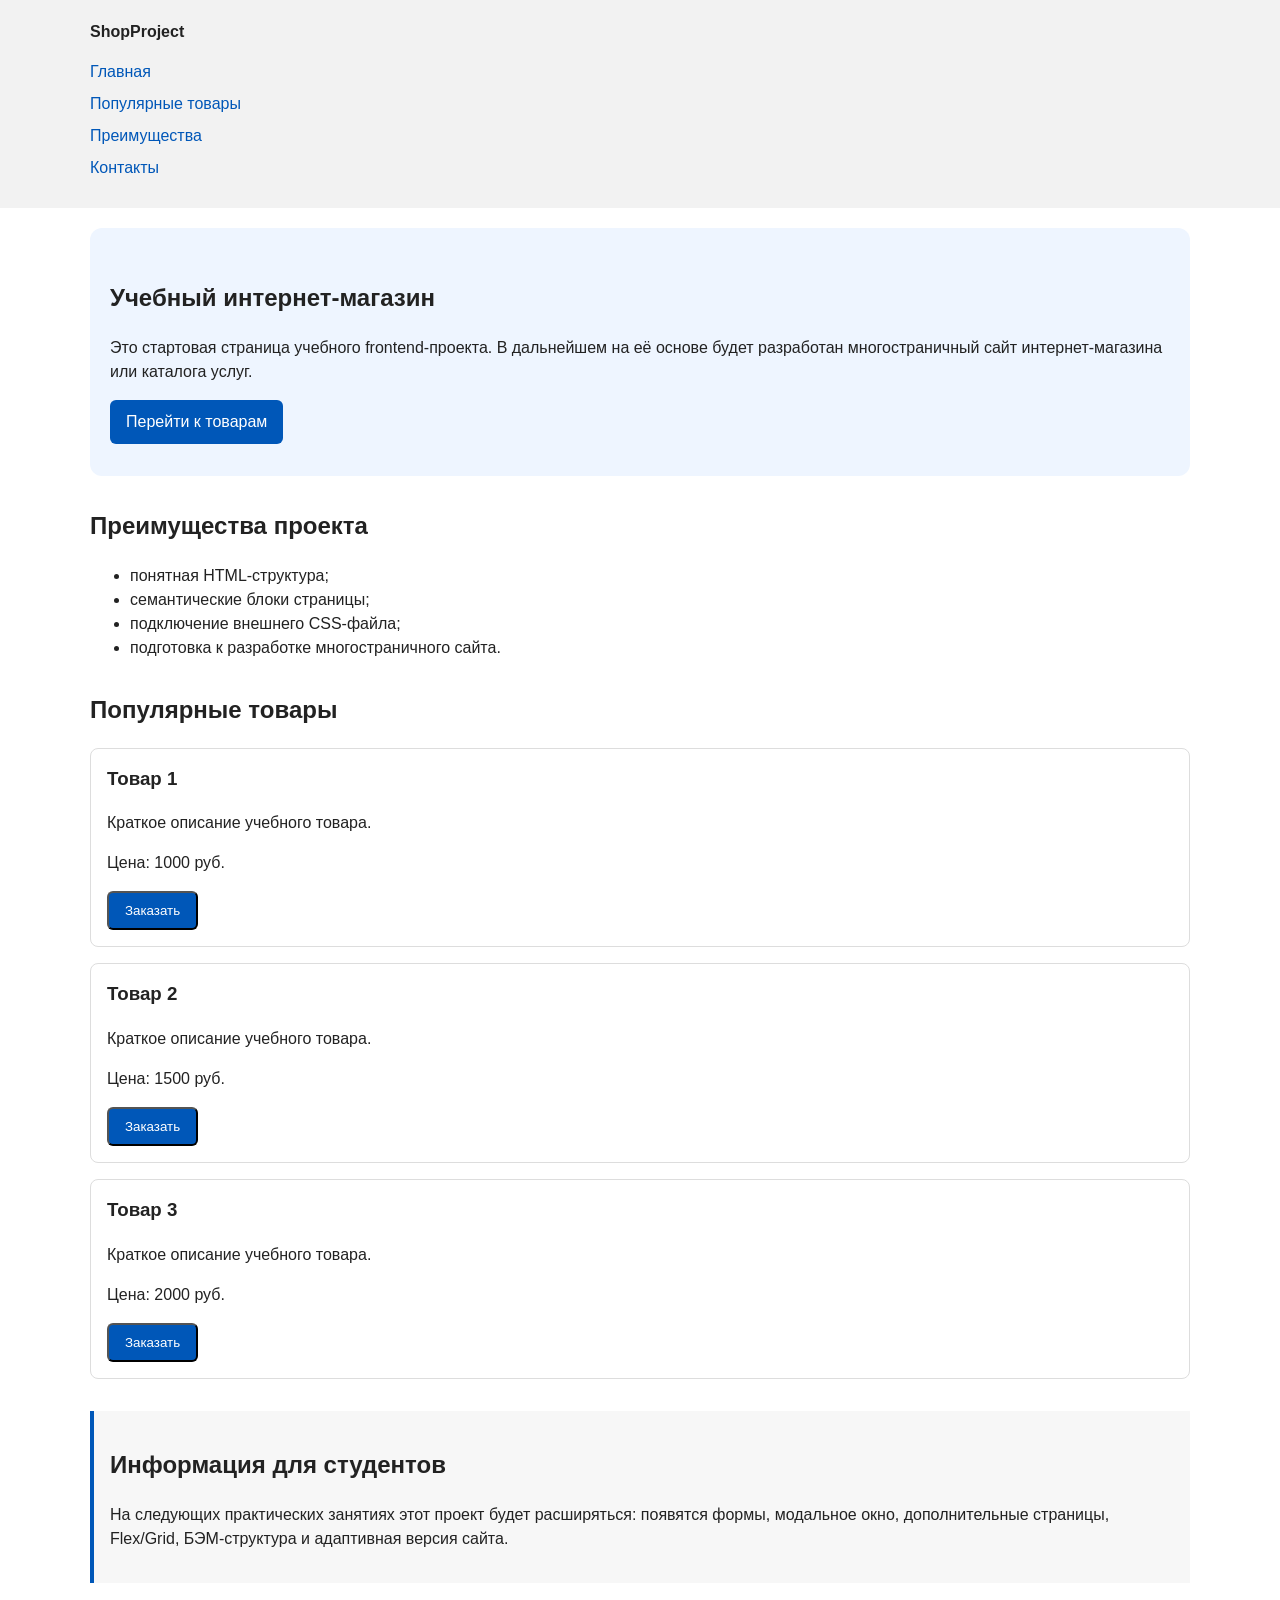
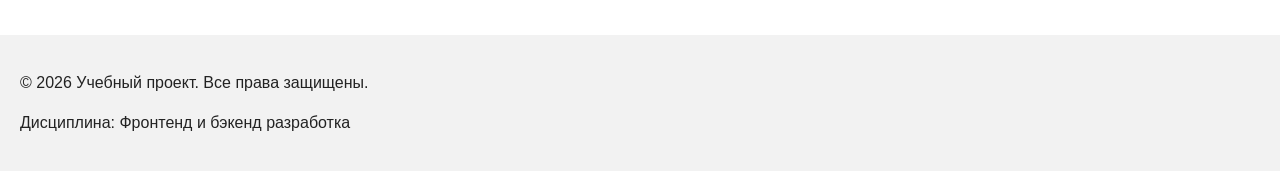
==== index.html @ 50706b54 "feat: add order form modal and validation" ====
<!DOCTYPE html>
<html lang="ru">
<head>
  <meta charset="UTF-8">
  <meta name="viewport" content="width=device-width, initial-scale=1.0">
  <title>Учебный интернет-магазин</title>
  <link rel="stylesheet" href="css/style.css">
  <script src="js/main.js" defer></script>
</head>
<body>
  <header>
    <div class="site-header">
      <a class="site-logo" href="index.html">ShopProject</a>

      <nav class="site-nav" aria-label="Основная навигация">
        <ul class="site-nav__list">
          <li><a href="index.html">Главная</a></li>
          <li><a href="#popular">Популярные товары</a></li>
          <li><a href="#advantages">Преимущества</a></li>
          <li><a href="#contacts">Контакты</a></li>
        </ul>
      </nav>
    </div>
  </header>
    <main>
      <section class="hero">
        <h1>Учебный интернет-магазин</h1>
        <p>
          Это стартовая страница учебного frontend-проекта.
          В дальнейшем на её основе будет разработан многостраничный сайт
          интернет-магазина или каталога услуг.
        </p>
        <a class="button" href="#popular">Перейти к товарам</a>
      </section>
      <section class="section" id="advantages">
            <h2>Преимущества проекта</h2>

            <ul class="advantages-list">
              <li>понятная HTML-структура;</li>
              <li>семантические блоки страницы;</li>
              <li>подключение внешнего CSS-файла;</li>
              <li>подготовка к разработке многостраничного сайта.</li>
            </ul>
          </section>
          <section class="section" id="popular">
      <h2>Популярные товары</h2>

      <article class="product-card">
        <h3>Товар 1</h3>
        <p>Краткое описание учебного товара.</p>
        <p>Цена: 1000 руб.</p>
        <button class="button product-card__button" type="button" data-product="Товар 1">
          Заказать
        </button>

      </article>

      <article class="product-card">
        <h3>Товар 2</h3>
        <p>Краткое описание учебного товара.</p>
        <p>Цена: 1500 руб.</p>
        <button class="button product-card__button" type="button" data-product="Товар 1">
          Заказать
        </button>

      </article>

      <article class="product-card">
        <h3>Товар 3</h3>
        <p>Краткое описание учебного товара.</p>
        <p>Цена: 2000 руб.</p>
        <button class="button product-card__button" type="button" data-product="Товар 1">
          Заказать
        </button>

      </article>
    </section>
    <aside class="aside-info">
      <h2>Информация для студентов</h2>
      <p>
        На следующих практических занятиях этот проект будет расширяться:
        появятся формы, модальное окно, дополнительные страницы, Flex/Grid,
        БЭМ-структура и адаптивная версия сайта.
      </p>
    </aside>
    </main>
    <footer id="contacts">
      <p>&copy; 2026 Учебный проект. Все права защищены.</p>
      <p>Дисциплина: Фронтенд и бэкенд разработка</p>
    </footer>
    <dialog class="order-dialog" id="order-dialog" aria-labelledby="order-dialog-title">
  <h2 id="order-dialog-title">Оформление заявки</h2>

  <form class="order-form" id="order-form" action="#" method="post" novalidate>
    <input id="selected-product" name="selected-product" type="hidden">

    <div class="form-field">
      <label for="order-name">Имя</label>
      <input
        id="order-name"
        name="name"
        type="text"
        placeholder="Введите ваше имя"
        minlength="2"
        autocomplete="given-name"
        required
      >
    </div>

    <div class="form-field">
      <label for="order-email">E-mail</label>
      <input
        id="order-email"
        name="email"
        type="email"
        placeholder="example@mail.ru"
        autocomplete="email"
        required
      >
    </div>

    <div class="form-field">
      <label for="order-phone">Телефон</label>
      <input
        id="order-phone"
        name="phone"
        type="tel"
        inputmode="tel"
        placeholder="+7 (900) 000-00-00"
        pattern="^\+7 \(\d{3}\) \d{3}-\d{2}-\d{2}$"
        required
      >
      <small>Формат: +7 (900) 000-00-00</small>
    </div>

    <div class="form-field">
      <label for="order-date">Дата связи</label>
      <input
        id="order-date"
        name="date"
        type="date"
      >
    </div>

    <div class="form-field">
      <label for="order-topic">Тема заявки</label>
      <select id="order-topic" name="topic" required>
        <option value="">Выберите тему</option>
        <option value="product">Заказ товара</option>
        <option value="consultation">Консультация</option>
        <option value="delivery">Доставка</option>
      </select>
    </div>

    <div class="form-field">
      <label for="order-comment">Комментарий</label>
      <textarea
        id="order-comment"
        name="comment"
        rows="4"
        placeholder="Укажите дополнительную информацию"
      ></textarea>
    </div>

    <div class="form-field form-field--checkbox">
      <label>
        <input
          id="order-agreement"
          name="agreement"
          type="checkbox"
          required
        >
        Я согласен на обработку данных
      </label>
    </div>

    <div class="form-actions">
      <button type="button" id="close-order-dialog">Закрыть</button>
      <button type="submit">Отправить заявку</button>
    </div>
  </form>
</dialog>

<p class="success-message" id="success-message" hidden>
  Форма успешно отправлена!
</p>
</body>
</html>
---- css/style.css ----
/* 
  Универсальное правило для всех элементов.
  border-box делает расчёт размеров более понятным:
  width включает content, padding и border.
*/
* {
  box-sizing: border-box;
}

/*
  Убираем стандартный внешний отступ браузера у body.
  Без этого вокруг страницы может появиться белая рамка.
*/
body {
  margin: 0;
  font-family: Arial, sans-serif;
  line-height: 1.5;
  color: #222222;
  background-color: #ffffff;
}

/*
  Задаём внутренние отступы для основных областей страницы.
  Это делает содержимое визуально отделённым от краёв окна браузера.
*/
header,
main,
footer {
  padding: 20px;
}

/*
  Оформляем шапку страницы.
  Пока используется простой светло-серый фон.
*/
header {
  background-color: #f2f2f2;
}

/*
  Оформляем подвал страницы тем же фоном,
  чтобы визуально отделить его от основного содержимого.
*/
footer {
  background-color: #f2f2f2;
}

/*
  Ограничиваем ширину содержимого шапки,
  чтобы оно не растягивалось слишком сильно на широких экранах.
*/
.site-header {
  max-width: 1100px;
  margin: 0 auto;
}

/*
  Оформляем текстовый логотип.
*/
.site-logo {
  font-weight: bold;
  text-decoration: none;
  color: #222222;
}

/*
  Убираем стандартные отступы и маркеры списка навигации.
*/
.site-nav__list {
  padding: 0;
  margin: 16px 0 0;
  list-style: none;
}

/*
  Добавляем расстояние между пунктами меню.
*/
.site-nav__list li {
  margin-bottom: 8px;
}

/*
  Оформляем ссылки меню.
*/
.site-nav__list a {
  color: #0057b8;
  text-decoration: none;
}

/*
  При наведении мыши подчёркиваем ссылку.
  Подробно состояния интерфейса будут рассмотрены в практической работе 1.7.
*/
.site-nav__list a:hover {
  text-decoration: underline;
}

/*
  Hero-блок — первый крупный блок страницы.
  Он визуально отделяется от остальных разделов фоном и отступами.
*/
.hero {
  max-width: 1100px;
  margin: 0 auto 32px;
  padding: 32px 20px;
  background-color: #eef5ff;
  border-radius: 12px;
}

/*
  Общий класс для разделов страницы.
*/
.section {
  max-width: 1100px;
  margin: 0 auto 32px;
}

/*
  Убираем лишний верхний отступ у заголовков разделов.
*/
.section h2 {
  margin-top: 0;
}

/*
  Карточка товара — самостоятельный блок.
  На следующих занятиях карточки будут доработаны и выстроены в сетку.
*/
.product-card {
  margin-bottom: 16px;
  padding: 16px;
  border: 1px solid #dddddd;
  border-radius: 8px;
  background-color: #ffffff;
}

/*
  Убираем лишний верхний отступ у заголовка карточки.
*/
.product-card h3 {
  margin-top: 0;
}

/*
  Пока это обычная ссылка, но визуально она оформляется как кнопка.
*/
.button {
  display: inline-block;
  padding: 10px 16px;
  color: #ffffff;
  background-color: #0057b8;
  text-decoration: none;
  border-radius: 6px;
}

/*
  Простое состояние наведения для кнопки.
*/
.button:hover {
  background-color: #003f86;
}

/*
  Дополнительный информационный блок.
*/
.aside-info {
  max-width: 1100px;
  margin: 0 auto 32px;
  padding: 16px;
  border-left: 4px solid #0057b8;
  background-color: #f7f7f7;
}

/*
  Модальное окно.
  Элемент dialog сам умеет открываться поверх страницы.
*/
.order-dialog {
  width: min(100% - 32px, 560px);
  padding: 24px;
  border: none;
  border-radius: 12px;
}

/*
  Затемнение фона за модальным окном.
*/
.order-dialog::backdrop {
  background-color: rgba(0, 0, 0, 0.5);
}

/*
  Поле формы.
  Каждый блок получает нижний отступ.
*/
.form-field {
  margin-bottom: 16px;
}

/*
  Подпись поля.
*/
.form-field label {
  display: block;
  margin-bottom: 6px;
}

/*
  Основные поля формы.
*/
.form-field input,
.form-field select,
.form-field textarea {
  width: 100%;
  padding: 10px 12px;
  border: 1px solid #cccccc;
  border-radius: 6px;
  font: inherit;
}

/*
  Checkbox не должен занимать всю ширину.
*/
.form-field input[type="checkbox"] {
  width: auto;
}

/*
  Подсказка под полем телефона.
*/
.form-field small {
  display: block;
  margin-top: 4px;
  color: #666666;
}

/*
  Видимый фокус для клавиатурной навигации.
*/
.form-field input:focus-visible,
.form-field select:focus-visible,
.form-field textarea:focus-visible,
.form-actions button:focus-visible {
  outline: 2px solid #0057b8;
  outline-offset: 2px;
}

/*
  Подсветка ошибочных полей.
  Атрибут aria-invalid будет добавляться через JavaScript.
*/
[aria-invalid="true"] {
  border-color: #b00020;
}

/*
  Кнопки формы.
*/
.form-actions {
  display: flex;
  gap: 12px;
  margin-top: 20px;
}

/*
  Сообщение об успешной отправке.
*/
.success-message {
  max-width: 1100px;
  margin: 24px auto;
  padding: 16px;
  border-left: 4px solid #168a2f;
  background-color: #eefaf0;
}
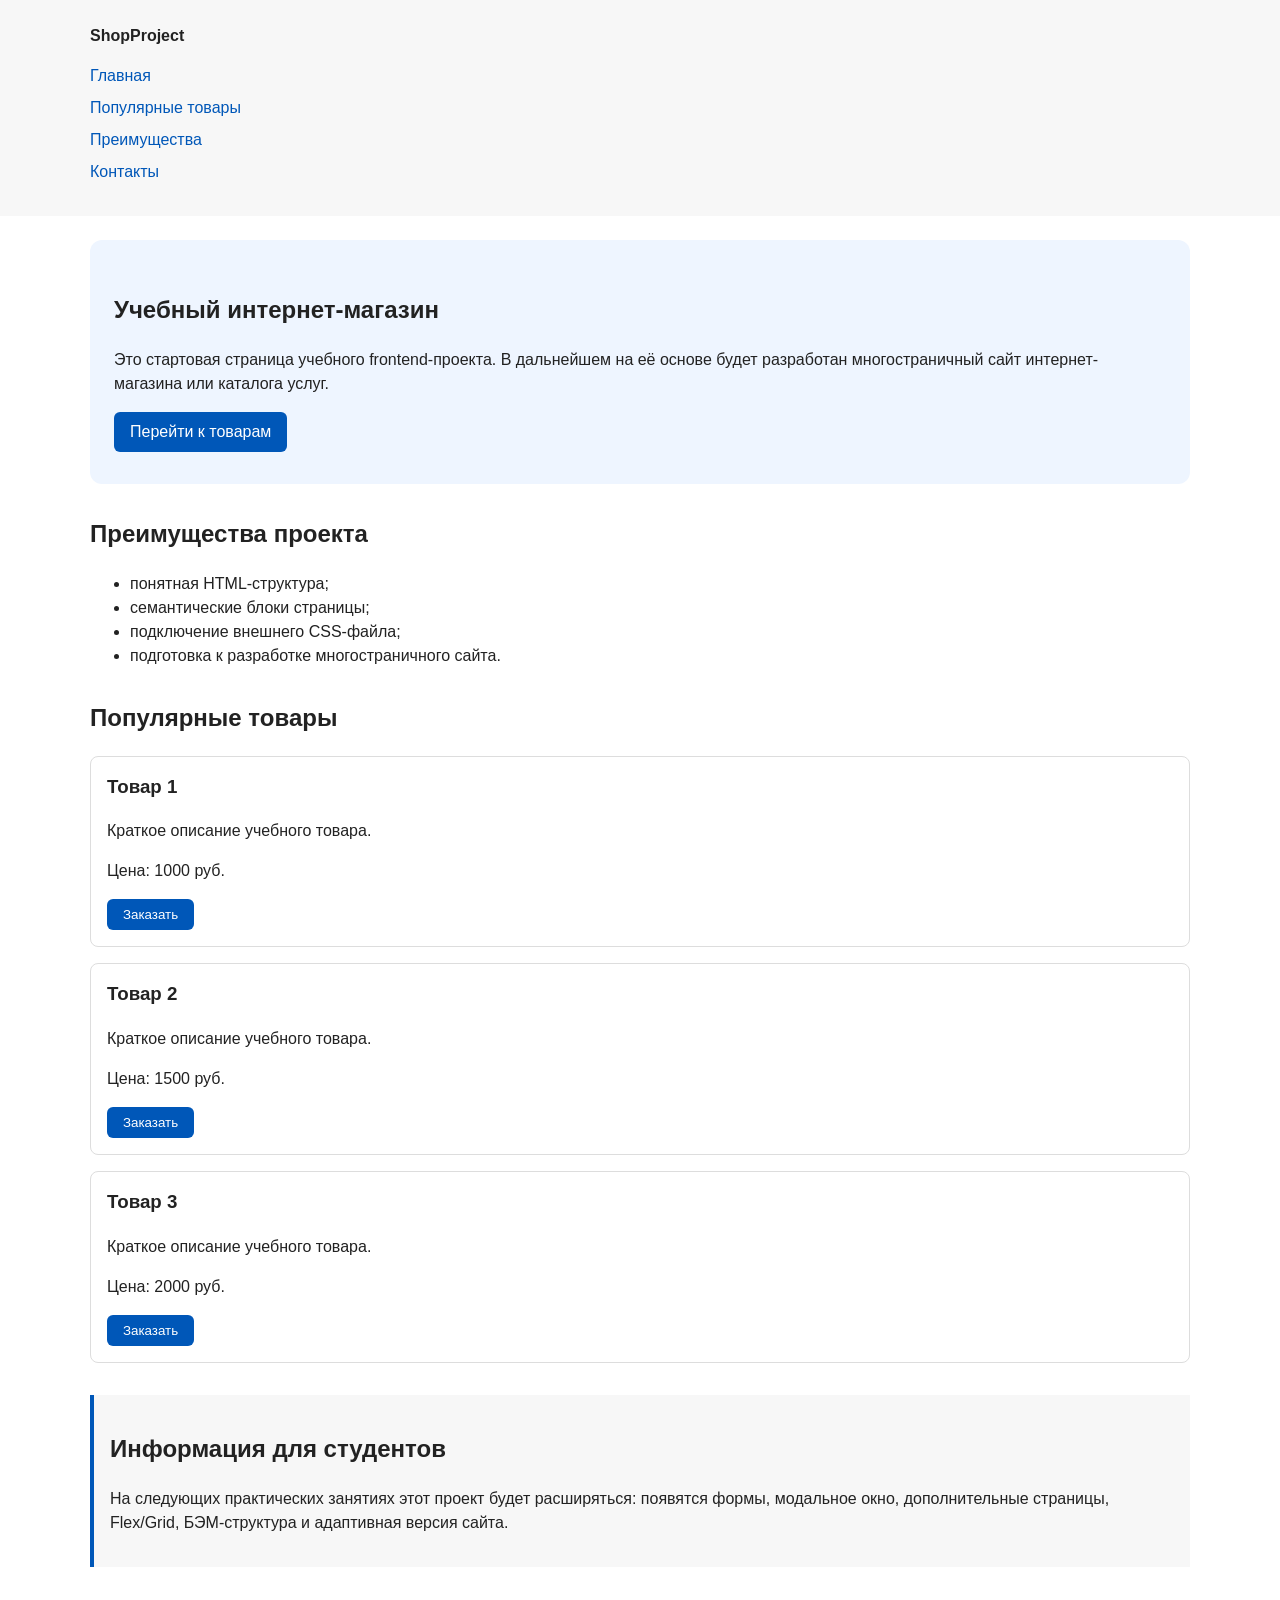
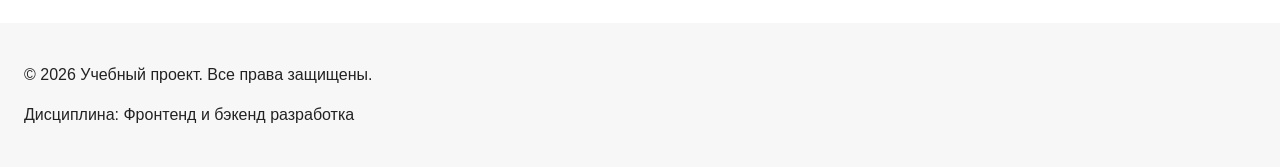
==== commit 501e6170: "changes" ====
--- a/index.html
+++ b/index.html
@@ -89,7 +89,7 @@
       <p>Дисциплина: Фронтенд и бэкенд разработка</p>
     </footer>
     <dialog class="order-dialog" id="order-dialog" aria-labelledby="order-dialog-title">
-  <h2 id="order-dialog-title">Оформление заявки</h2>
+  <h2 id="order-dialog-title" tabindex="-1" autofocus>Оформление заявки</h2>
 
   <form class="order-form" id="order-form" action="#" method="post" novalidate>
     <input id="selected-product" name="selected-product" type="hidden">
--- a/css/style.css
+++ b/css/style.css
@@ -1,22 +1,17 @@
-/* 
-  Универсальное правило для всех элементов.
-  border-box делает расчёт размеров более понятным:
-  width включает content, padding и border.
-*/
+/* ===============================
+   2. Базовые стили
+   =============================== */
+
 * {
   box-sizing: border-box;
 }
 
-/*
-  Убираем стандартный внешний отступ браузера у body.
-  Без этого вокруг страницы может появиться белая рамка.
-*/
 body {
   margin: 0;
   font-family: Arial, sans-serif;
   line-height: 1.5;
-  color: #222222;
-  background-color: #ffffff;
+  color: var(--color-text);
+  background-color: var(--color-bg);
 }
 
 /*
@@ -26,15 +21,16 @@
 header,
 main,
 footer {
-  padding: 20px;
-}
+  padding: var(--space-lg);
+}
+
 
 /*
   Оформляем шапку страницы.
   Пока используется простой светло-серый фон.
 */
 header {
-  background-color: #f2f2f2;
+  background-color: var(--color-surface);
 }
 
 /*
@@ -42,7 +38,7 @@
   чтобы визуально отделить его от основного содержимого.
 */
 footer {
-  background-color: #f2f2f2;
+  background-color: var(--color-surface);
 }
 
 /*
@@ -100,76 +96,86 @@
   Он визуально отделяется от остальных разделов фоном и отступами.
 */
 .hero {
-  max-width: 1100px;
-  margin: 0 auto 32px;
-  padding: 32px 20px;
-  background-color: #eef5ff;
-  border-radius: 12px;
-}
-
-/*
-  Общий класс для разделов страницы.
-*/
+  max-width: var(--container-width);
+  margin: 0 auto var(--space-xl);
+  padding: var(--space-xl) var(--space-lg);
+  background-color: var(--color-surface-accent);
+  border-radius: var(--radius-lg);
+}
+
 .section {
-  max-width: 1100px;
-  margin: 0 auto 32px;
-}
-
-/*
-  Убираем лишний верхний отступ у заголовков разделов.
-*/
+  max-width: var(--container-width);
+  margin: 0 auto var(--space-xl);
+}
+
 .section h2 {
   margin-top: 0;
 }
 
+
 /*
   Карточка товара — самостоятельный блок.
   На следующих занятиях карточки будут доработаны и выстроены в сетку.
 */
 .product-card {
-  margin-bottom: 16px;
-  padding: 16px;
-  border: 1px solid #dddddd;
-  border-radius: 8px;
-  background-color: #ffffff;
-}
-
-/*
-  Убираем лишний верхний отступ у заголовка карточки.
-*/
+  margin-bottom: var(--space-md);
+  padding: var(--space-md);
+  border: 1px solid var(--color-border);
+  border-radius: var(--radius-md);
+  background-color: var(--color-bg);
+}
+
+.product-card:hover {
+  border-color: var(--color-primary);
+}
+
 .product-card h3 {
   margin-top: 0;
 }
 
+
 /*
   Пока это обычная ссылка, но визуально она оформляется как кнопка.
 */
 .button {
   display: inline-block;
-  padding: 10px 16px;
-  color: #ffffff;
-  background-color: #0057b8;
+  padding: var(--space-sm) var(--space-md);
+  color: var(--color-white);
+  background-color: var(--color-primary);
   text-decoration: none;
-  border-radius: 6px;
-}
-
-/*
-  Простое состояние наведения для кнопки.
-*/
+  border: none;
+  border-radius: var(--radius-sm);
+  cursor: pointer;
+}
+
 .button:hover {
-  background-color: #003f86;
-}
+  background-color: var(--color-primary-dark);
+  outline: 2px solid var(--color-primary);
+  outline-offset: 3px;
+}
+
+.button:focus-visible {
+  outline: 2px solid var(--color-primary);
+  outline-offset: 3px;
+}
+
+.button:disabled {
+  opacity: 0.6;
+  cursor: not-allowed;
+}
+
 
 /*
   Дополнительный информационный блок.
 */
 .aside-info {
-  max-width: 1100px;
-  margin: 0 auto 32px;
-  padding: 16px;
-  border-left: 4px solid #0057b8;
-  background-color: #f7f7f7;
-}
+  max-width: var(--container-width);
+  margin: 0 auto var(--space-xl);
+  padding: var(--space-md);
+  border-left: 4px solid var(--color-primary);
+  background-color: var(--color-surface);
+}
+
 
 /*
   Модальное окно.
@@ -266,9 +272,140 @@
   Сообщение об успешной отправке.
 */
 .success-message {
-  max-width: 1100px;
-  margin: 24px auto;
-  padding: 16px;
-  border-left: 4px solid #168a2f;
-  background-color: #eefaf0;
-}
+  max-width: var(--container-width);
+  margin: var(--space-lg) auto;
+  padding: var(--space-md);
+  border-left: 4px solid var(--color-success);
+  background-color: var(--color-success-bg);
+}
+
+
+
+
+/* ===============================
+   1. Переменные проекта
+   =============================== */
+:root {
+  /* Основные цвета проекта */
+  --color-bg: #ffffff;
+  --color-text: #222222;
+  --color-muted: #666666;
+  --color-primary: #0057b8;
+  --color-primary-dark: #003f86;
+  --color-border: #dddddd;
+  --color-surface: #f7f7f7;
+  --color-surface-accent: #eef5ff;
+  --color-danger: #b00020;
+  --color-success: #168a2f;
+  --color-success-bg: #eefaf0;
+  --color-white: #ffffff;
+
+  /* Отступы */
+  --space-xs: 4px;
+  --space-sm: 8px;
+  --space-md: 16px;
+  --space-lg: 24px;
+  --space-xl: 32px;
+
+  /* Скругления */
+  --radius-sm: 6px;
+  --radius-md: 8px;
+  --radius-lg: 12px;
+
+  /* Размеры */
+  --container-width: 1100px;
+}
+
+
+
+
+/* ===============================
+   3. Общие элементы интерфейса
+   =============================== */
+
+a {
+  color: var(--color-primary);
+}
+
+a:hover {
+  color: var(--color-primary-dark);
+}
+
+a:focus-visible {
+  outline: 2px solid var(--color-primary);
+  outline-offset: 3px;
+}
+
+
+/* ===============================
+   5. Форма и модальное окно
+   =============================== */
+
+.order-dialog {
+  width: min(100% - 32px, 560px);
+  padding: var(--space-lg);
+  border: none;
+  border-radius: var(--radius-lg);
+}
+
+.order-dialog::backdrop {
+  background-color: rgba(0, 0, 0, 0.5);
+}
+
+.form-field {
+  margin-bottom: var(--space-md);
+}
+
+.form-field label {
+  display: block;
+  margin-bottom: var(--space-xs);
+}
+
+.form-field input,
+.form-field select,
+.form-field textarea {
+  width: 100%;
+  padding: 10px 12px;
+  border: 1px solid var(--color-border);
+  border-radius: var(--radius-sm);
+  background-color: var(--color-white);
+  font: inherit;
+}
+
+.form-field input[type="checkbox"] {
+  width: auto;
+}
+
+.form-field small {
+  display: block;
+  margin-top: var(--space-xs);
+  color: var(--color-muted);
+}
+
+.form-field input:focus,
+.form-field select:focus,
+.form-field textarea:focus {
+  border-color: var(--color-primary);
+}
+
+.order-form:has(.form-field :is(input:not([type="checkbox"]), select, textarea):focus)
+  .form-field :is(input:not([type="checkbox"]), select, textarea):not(:focus) {
+  background-color: #eeeeee;
+}
+
+.order-form:has(.form-field :is(input:not([type="checkbox"]), select, textarea):focus)
+  .form-field :is(input:not([type="checkbox"]), select, textarea):not(:focus):not([aria-invalid="true"]) {
+  border-color: var(--color-muted);
+}
+
+.form-field input:focus-visible,
+.form-field select:focus-visible,
+.form-field textarea:focus-visible,
+.form-actions button:focus-visible {
+  outline: 2px solid var(--color-primary);
+  outline-offset: 3px;
+}
+
+[aria-invalid="true"] {
+  border-color: var(--color-danger);
+}
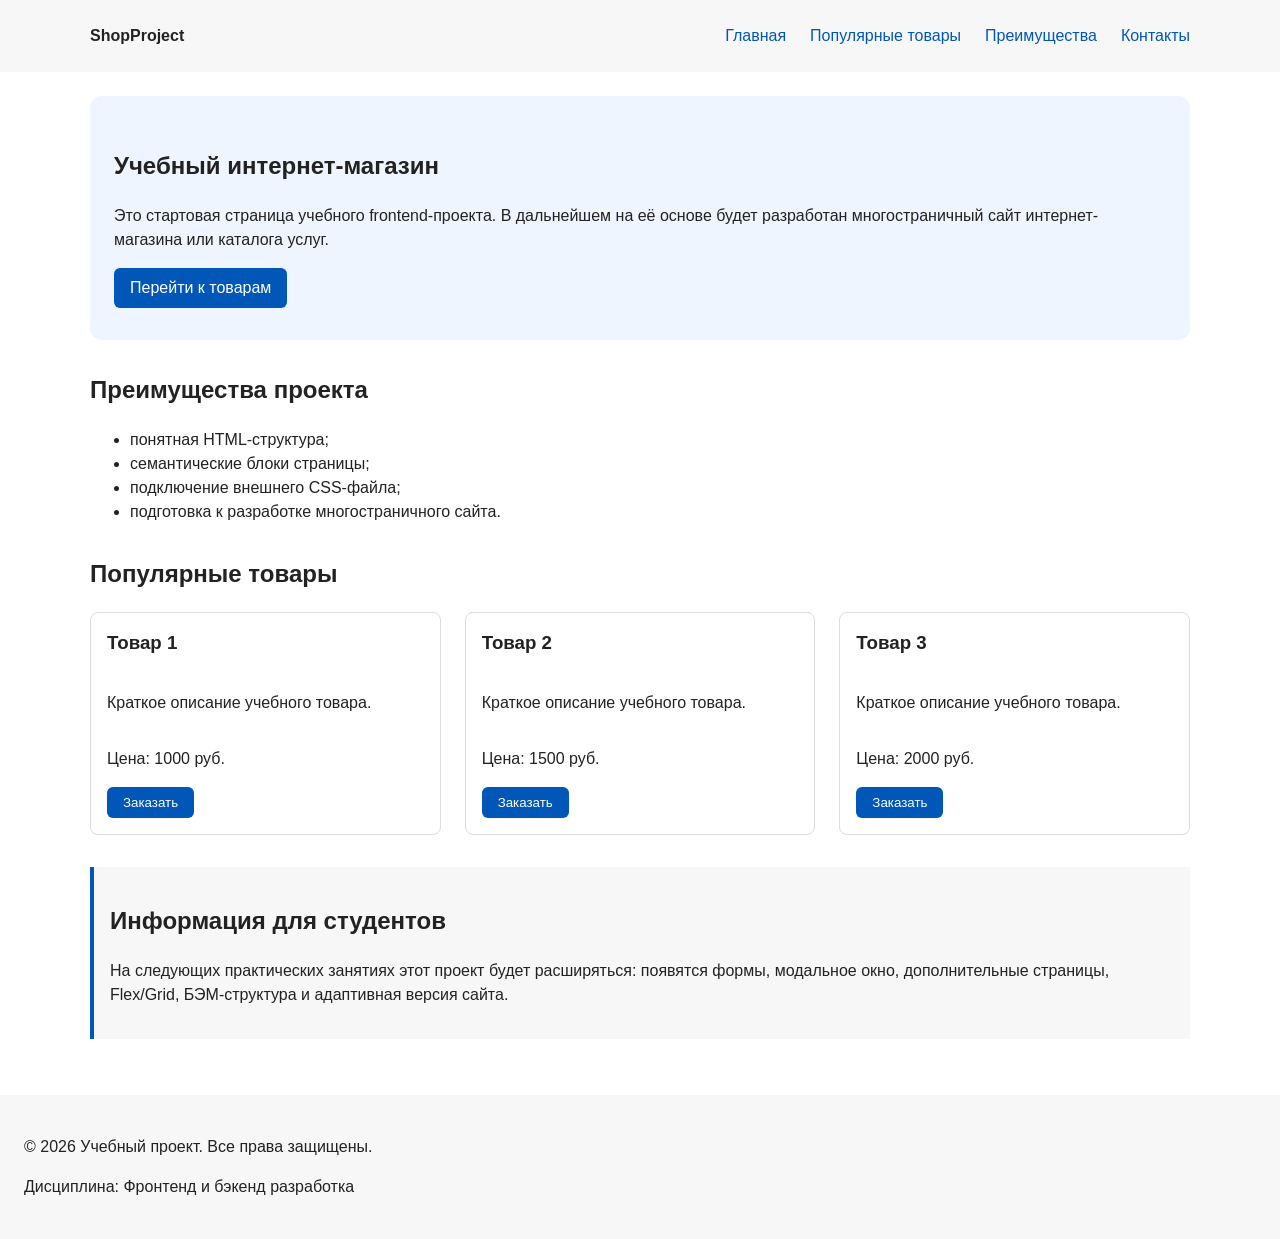
==== commit 76893bb1: "контрольная 1" ====
--- a/index.html
+++ b/index.html
@@ -45,35 +45,37 @@
           <section class="section" id="popular">
       <h2>Популярные товары</h2>
 
-      <article class="product-card">
-        <h3>Товар 1</h3>
-        <p>Краткое описание учебного товара.</p>
-        <p>Цена: 1000 руб.</p>
-        <button class="button product-card__button" type="button" data-product="Товар 1">
-          Заказать
-        </button>
+      <div class="products-grid">
+        <article class="product-card">
+          <h3>Товар 1</h3>
+          <p>Краткое описание учебного товара.</p>
+          <p>Цена: 1000 руб.</p>
+          <button class="button product-card__button" type="button" data-product="Товар 1">
+            Заказать
+          </button>
 
-      </article>
+        </article>
 
-      <article class="product-card">
-        <h3>Товар 2</h3>
-        <p>Краткое описание учебного товара.</p>
-        <p>Цена: 1500 руб.</p>
-        <button class="button product-card__button" type="button" data-product="Товар 1">
-          Заказать
-        </button>
+        <article class="product-card">
+          <h3>Товар 2</h3>
+          <p>Краткое описание учебного товара.</p>
+          <p>Цена: 1500 руб.</p>
+          <button class="button product-card__button" type="button" data-product="Товар 1">
+            Заказать
+          </button>
 
-      </article>
+        </article>
 
-      <article class="product-card">
-        <h3>Товар 3</h3>
-        <p>Краткое описание учебного товара.</p>
-        <p>Цена: 2000 руб.</p>
-        <button class="button product-card__button" type="button" data-product="Товар 1">
-          Заказать
-        </button>
+        <article class="product-card">
+          <h3>Товар 3</h3>
+          <p>Краткое описание учебного товара.</p>
+          <p>Цена: 2000 руб.</p>
+          <button class="button product-card__button" type="button" data-product="Товар 1">
+            Заказать
+          </button>
 
-      </article>
+        </article>
+      </div>
     </section>
     <aside class="aside-info">
       <h2>Информация для студентов</h2>
--- a/css/style.css
+++ b/css/style.css
@@ -30,6 +30,9 @@
   Пока используется простой светло-серый фон.
 */
 header {
+  position: sticky;
+  top: 0;
+  z-index: 10;
   background-color: var(--color-surface);
 }
 
@@ -46,7 +49,12 @@
   чтобы оно не растягивалось слишком сильно на широких экранах.
 */
 .site-header {
-  max-width: 1100px;
+  display: flex;
+  flex-wrap: wrap;
+  align-items: center;
+  justify-content: space-between;
+  gap: var(--space-md);
+  max-width: var(--container-width);
   margin: 0 auto;
 }
 
@@ -63,16 +71,19 @@
   Убираем стандартные отступы и маркеры списка навигации.
 */
 .site-nav__list {
+  display: flex;
+  flex-wrap: wrap;
+  gap: var(--space-sm) var(--space-lg);
   padding: 0;
-  margin: 16px 0 0;
+  margin: 0;
   list-style: none;
 }
 
 /*
-  Добавляем расстояние между пунктами меню.
+  Отступы между пунктами меню задаются через gap у списка.
 */
 .site-nav__list li {
-  margin-bottom: 8px;
+  margin: 0;
 }
 
 /*
@@ -106,6 +117,7 @@
 .section {
   max-width: var(--container-width);
   margin: 0 auto var(--space-xl);
+  scroll-margin-top: 140px;
 }
 
 .section h2 {
@@ -114,11 +126,18 @@
 
 
 /*
-  Карточка товара — самостоятельный блок.
-  На следующих занятиях карточки будут доработаны и выстроены в сетку.
-*/
+  Grid размещает карточки в три колонки, Flexbox выравнивает их содержимое.
+*/
+.products-grid {
+  display: grid;
+  grid-template-columns: repeat(3, minmax(0, 1fr));
+  gap: var(--space-lg);
+}
+
 .product-card {
-  margin-bottom: var(--space-md);
+  display: flex;
+  flex-direction: column;
+  min-width: 0;
   padding: var(--space-md);
   border: 1px solid var(--color-border);
   border-radius: var(--radius-md);
@@ -131,6 +150,37 @@
 
 .product-card h3 {
   margin-top: 0;
+}
+
+.product-card__button {
+  align-self: flex-start;
+  margin-top: auto;
+}
+
+footer {
+  scroll-margin-top: 140px;
+}
+
+@media (max-width: 800px) {
+  .products-grid {
+    grid-template-columns: repeat(2, minmax(0, 1fr));
+  }
+}
+
+@media (max-width: 540px) {
+  header,
+  main,
+  footer {
+    padding: var(--space-md);
+  }
+
+  .site-nav__list {
+    gap: var(--space-sm) var(--space-md);
+  }
+
+  .products-grid {
+    grid-template-columns: 1fr;
+  }
 }
 
 
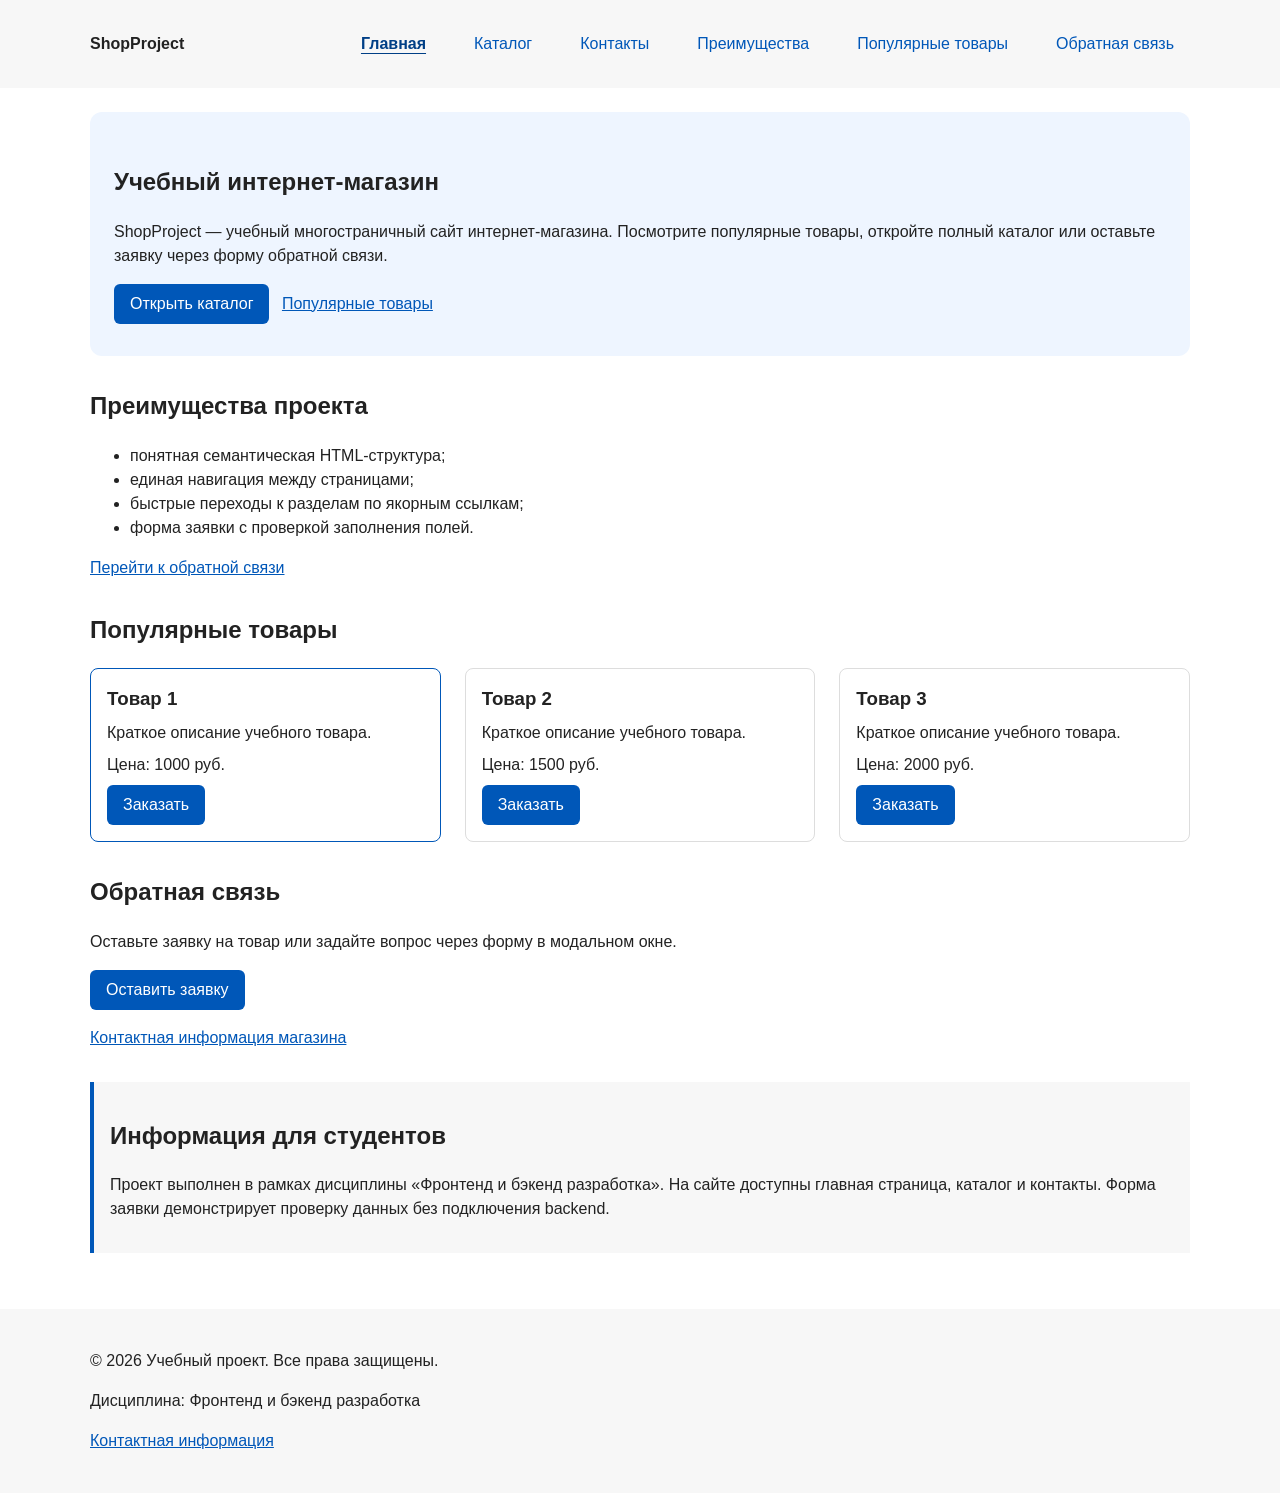
==== commit d1e2c840: "refactor: apply BEM naming to CSS classes" ====
--- a/index.html
+++ b/index.html
@@ -3,102 +3,127 @@
 <head>
   <meta charset="UTF-8">
   <meta name="viewport" content="width=device-width, initial-scale=1.0">
-  <title>Учебный интернет-магазин</title>
+  <meta name="description" content="Учебный интернет-магазин ShopProject: популярные товары, преимущества проекта и форма обратной связи.">
+  <title>Главная — Учебный интернет-магазин</title>
+  <meta property="og:type" content="website">
+  <meta property="og:locale" content="ru_RU">
+  <meta property="og:site_name" content="ShopProject">
+  <meta property="og:title" content="Главная — Учебный интернет-магазин">
+  <meta property="og:description" content="Учебный интернет-магазин ShopProject: популярные товары, преимущества проекта и форма обратной связи.">
+  <meta property="og:url" content="https://destroffik-code.github.io/kr1-html-css-shop/">
+  <meta property="og:image" content="https://destroffik-code.github.io/kr1-html-css-shop/images/preview.jpg">
+  <meta property="og:image:width" content="1200">
+  <meta property="og:image:height" content="630">
+  <meta property="og:image:alt" content="ShopProject — учебный интернет-магазин">
   <link rel="stylesheet" href="css/style.css">
   <script src="js/main.js" defer></script>
 </head>
-<body>
-  <header>
-    <div class="site-header">
-      <a class="site-logo" href="index.html">ShopProject</a>
-
+<body class="page">
+  <header class="site-header">
+    <div class="site-header__inner">
+      <a class="site-header__logo" href="index.html">ShopProject</a>
       <nav class="site-nav" aria-label="Основная навигация">
         <ul class="site-nav__list">
-          <li><a href="index.html">Главная</a></li>
-          <li><a href="#popular">Популярные товары</a></li>
-          <li><a href="#advantages">Преимущества</a></li>
-          <li><a href="#contacts">Контакты</a></li>
+          <li class="site-nav__item"><a class="site-nav__link site-nav__link--active" href="index.html" aria-current="page">Главная</a></li>
+          <li class="site-nav__item"><a class="site-nav__link" href="catalog.html">Каталог</a></li>
+          <li class="site-nav__item"><a class="site-nav__link" href="contacts.html">Контакты</a></li>
+          <li class="site-nav__item"><a class="site-nav__link" href="index.html#advantages">Преимущества</a></li>
+          <li class="site-nav__item"><a class="site-nav__link" href="index.html#popular">Популярные товары</a></li>
+          <li class="site-nav__item"><a class="site-nav__link" href="index.html#contacts">Обратная связь</a></li>
         </ul>
       </nav>
     </div>
   </header>
-    <main>
-      <section class="hero">
-        <h1>Учебный интернет-магазин</h1>
-        <p>
-          Это стартовая страница учебного frontend-проекта.
-          В дальнейшем на её основе будет разработан многостраничный сайт
-          интернет-магазина или каталога услуг.
-        </p>
-        <a class="button" href="#popular">Перейти к товарам</a>
-      </section>
-      <section class="section" id="advantages">
-            <h2>Преимущества проекта</h2>
-
-            <ul class="advantages-list">
-              <li>понятная HTML-структура;</li>
-              <li>семантические блоки страницы;</li>
-              <li>подключение внешнего CSS-файла;</li>
-              <li>подготовка к разработке многостраничного сайта.</li>
-            </ul>
-          </section>
-          <section class="section" id="popular">
-      <h2>Популярные товары</h2>
-
+  <main class="page__main">
+    <section class="hero">
+      <h1 class="hero__title">Учебный интернет-магазин</h1>
+      <p>
+        ShopProject — учебный многостраничный сайт интернет-магазина.
+        Посмотрите популярные товары, откройте полный каталог
+        или оставьте заявку через форму обратной связи.
+      </p>
+      <a class="button button--primary" href="catalog.html">Открыть каталог</a>
+      <a class="hero__link" href="#popular">Популярные товары</a>
+    </section>
+
+    <section class="section" id="advantages">
+      <h2 class="section__title">Преимущества проекта</h2>
+      <ul class="advantages-list">
+        <li class="advantages-list__item">понятная семантическая HTML-структура;</li>
+        <li class="advantages-list__item">единая навигация между страницами;</li>
+        <li class="advantages-list__item">быстрые переходы к разделам по якорным ссылкам;</li>
+        <li class="advantages-list__item">форма заявки с проверкой заполнения полей.</li>
+      </ul>
+      <a href="#contacts">Перейти к обратной связи</a>
+    </section>
+
+    <section class="section" id="popular">
+      <h2 class="section__title">Популярные товары</h2>
       <div class="products-grid">
-        <article class="product-card">
-          <h3>Товар 1</h3>
-          <p>Краткое описание учебного товара.</p>
-          <p>Цена: 1000 руб.</p>
-          <button class="button product-card__button" type="button" data-product="Товар 1">
+        <article class="product-card product-card--featured">
+          <h3 class="product-card__title">Товар 1</h3>
+          <p class="product-card__description">Краткое описание учебного товара.</p>
+          <p class="product-card__price">Цена: 1000 руб.</p>
+          <button class="button button--primary product-card__button" type="button" data-product="Товар 1">
             Заказать
           </button>
-
         </article>
 
         <article class="product-card">
-          <h3>Товар 2</h3>
-          <p>Краткое описание учебного товара.</p>
-          <p>Цена: 1500 руб.</p>
-          <button class="button product-card__button" type="button" data-product="Товар 1">
+          <h3 class="product-card__title">Товар 2</h3>
+          <p class="product-card__description">Краткое описание учебного товара.</p>
+          <p class="product-card__price">Цена: 1500 руб.</p>
+          <button class="button button--primary product-card__button" type="button" data-product="Товар 2">
             Заказать
           </button>
-
         </article>
 
         <article class="product-card">
-          <h3>Товар 3</h3>
-          <p>Краткое описание учебного товара.</p>
-          <p>Цена: 2000 руб.</p>
-          <button class="button product-card__button" type="button" data-product="Товар 1">
+          <h3 class="product-card__title">Товар 3</h3>
+          <p class="product-card__description">Краткое описание учебного товара.</p>
+          <p class="product-card__price">Цена: 2000 руб.</p>
+          <button class="button button--primary product-card__button" type="button" data-product="Товар 3">
             Заказать
           </button>
-
         </article>
       </div>
     </section>
+
+    <section class="section" id="contacts">
+      <h2 class="section__title">Обратная связь</h2>
+      <p>Оставьте заявку на товар или задайте вопрос через форму в модальном окне.</p>
+      <button class="button button--primary" type="button" data-open-order>Оставить заявку</button>
+      <p><a href="contacts.html">Контактная информация магазина</a></p>
+      <p class="success-message" id="success-message" role="status" hidden>
+        Заявка проверена. В учебной версии данные не отправляются на сервер.
+      </p>
+    </section>
+
     <aside class="aside-info">
-      <h2>Информация для студентов</h2>
+      <h2 class="aside-info__title">Информация для студентов</h2>
       <p>
-        На следующих практических занятиях этот проект будет расширяться:
-        появятся формы, модальное окно, дополнительные страницы, Flex/Grid,
-        БЭМ-структура и адаптивная версия сайта.
+        Проект выполнен в рамках дисциплины «Фронтенд и бэкенд разработка».
+        На сайте доступны главная страница, каталог и контакты.
+        Форма заявки демонстрирует проверку данных без подключения backend.
       </p>
     </aside>
-    </main>
-    <footer id="contacts">
+  </main>
+  <footer class="site-footer">
+    <div class="site-footer__inner">
       <p>&copy; 2026 Учебный проект. Все права защищены.</p>
       <p>Дисциплина: Фронтенд и бэкенд разработка</p>
-    </footer>
-    <dialog class="order-dialog" id="order-dialog" aria-labelledby="order-dialog-title">
-  <h2 id="order-dialog-title" tabindex="-1" autofocus>Оформление заявки</h2>
+      <p><a href="contacts.html">Контактная информация</a></p>
+    </div>
+  </footer>
+<dialog class="order-dialog" id="order-dialog" aria-labelledby="order-dialog-title">
+  <h2 class="order-dialog__title" id="order-dialog-title" tabindex="-1" autofocus>Оформление заявки</h2>
 
   <form class="order-form" id="order-form" action="#" method="post" novalidate>
     <input id="selected-product" name="selected-product" type="hidden">
 
-    <div class="form-field">
-      <label for="order-name">Имя</label>
-      <input
+    <div class="order-form__field">
+      <label class="order-form__label" for="order-name">Имя</label>
+      <input class="order-form__input"
         id="order-name"
         name="name"
         type="text"
@@ -109,9 +134,9 @@
       >
     </div>
 
-    <div class="form-field">
-      <label for="order-email">E-mail</label>
-      <input
+    <div class="order-form__field">
+      <label class="order-form__label" for="order-email">E-mail</label>
+      <input class="order-form__input"
         id="order-email"
         name="email"
         type="email"
@@ -121,10 +146,11 @@
       >
     </div>
 
-    <div class="form-field">
-      <label for="order-phone">Телефон</label>
-      <input
+    <div class="order-form__field">
+      <label class="order-form__label" for="order-phone">Телефон</label>
+      <input class="order-form__input"
         id="order-phone"
+        aria-describedby="order-phone-hint"
         name="phone"
         type="tel"
         inputmode="tel"
@@ -132,21 +158,21 @@
         pattern="^\+7 \(\d{3}\) \d{3}-\d{2}-\d{2}$"
         required
       >
-      <small>Формат: +7 (900) 000-00-00</small>
-    </div>
-
-    <div class="form-field">
-      <label for="order-date">Дата связи</label>
-      <input
+      <small class="order-form__hint" id="order-phone-hint">Формат: +7 (900) 000-00-00</small>
+    </div>
+
+    <div class="order-form__field">
+      <label class="order-form__label" for="order-date">Дата связи</label>
+      <input class="order-form__input"
         id="order-date"
         name="date"
         type="date"
       >
     </div>
 
-    <div class="form-field">
-      <label for="order-topic">Тема заявки</label>
-      <select id="order-topic" name="topic" required>
+    <div class="order-form__field">
+      <label class="order-form__label" for="order-topic">Тема заявки</label>
+      <select class="order-form__select" id="order-topic" name="topic" required>
         <option value="">Выберите тему</option>
         <option value="product">Заказ товара</option>
         <option value="consultation">Консультация</option>
@@ -154,9 +180,9 @@
       </select>
     </div>
 
-    <div class="form-field">
-      <label for="order-comment">Комментарий</label>
-      <textarea
+    <div class="order-form__field">
+      <label class="order-form__label" for="order-comment">Комментарий</label>
+      <textarea class="order-form__textarea"
         id="order-comment"
         name="comment"
         rows="4"
@@ -164,9 +190,9 @@
       ></textarea>
     </div>
 
-    <div class="form-field form-field--checkbox">
-      <label>
-        <input
+    <div class="order-form__field">
+      <label class="order-form__label">
+        <input class="order-form__input order-form__input--checkbox"
           id="order-agreement"
           name="agreement"
           type="checkbox"
@@ -176,15 +202,11 @@
       </label>
     </div>
 
-    <div class="form-actions">
-      <button type="button" id="close-order-dialog">Закрыть</button>
-      <button type="submit">Отправить заявку</button>
+    <div class="order-form__actions">
+      <button class="button button--secondary" type="button" id="close-order-dialog">Закрыть</button>
+      <button class="button button--primary" type="submit">Отправить заявку</button>
     </div>
   </form>
 </dialog>
-
-<p class="success-message" id="success-message" hidden>
-  Форма успешно отправлена!
-</p>
 </body>
 </html>
--- a/css/style.css
+++ b/css/style.css
@@ -1,342 +1,5 @@
-/* ===============================
-   2. Базовые стили
-   =============================== */
-
-* {
-  box-sizing: border-box;
-}
-
-body {
-  margin: 0;
-  font-family: Arial, sans-serif;
-  line-height: 1.5;
-  color: var(--color-text);
-  background-color: var(--color-bg);
-}
-
-/*
-  Задаём внутренние отступы для основных областей страницы.
-  Это делает содержимое визуально отделённым от краёв окна браузера.
-*/
-header,
-main,
-footer {
-  padding: var(--space-lg);
-}
-
-
-/*
-  Оформляем шапку страницы.
-  Пока используется простой светло-серый фон.
-*/
-header {
-  position: sticky;
-  top: 0;
-  z-index: 10;
-  background-color: var(--color-surface);
-}
-
-/*
-  Оформляем подвал страницы тем же фоном,
-  чтобы визуально отделить его от основного содержимого.
-*/
-footer {
-  background-color: var(--color-surface);
-}
-
-/*
-  Ограничиваем ширину содержимого шапки,
-  чтобы оно не растягивалось слишком сильно на широких экранах.
-*/
-.site-header {
-  display: flex;
-  flex-wrap: wrap;
-  align-items: center;
-  justify-content: space-between;
-  gap: var(--space-md);
-  max-width: var(--container-width);
-  margin: 0 auto;
-}
-
-/*
-  Оформляем текстовый логотип.
-*/
-.site-logo {
-  font-weight: bold;
-  text-decoration: none;
-  color: #222222;
-}
-
-/*
-  Убираем стандартные отступы и маркеры списка навигации.
-*/
-.site-nav__list {
-  display: flex;
-  flex-wrap: wrap;
-  gap: var(--space-sm) var(--space-lg);
-  padding: 0;
-  margin: 0;
-  list-style: none;
-}
-
-/*
-  Отступы между пунктами меню задаются через gap у списка.
-*/
-.site-nav__list li {
-  margin: 0;
-}
-
-/*
-  Оформляем ссылки меню.
-*/
-.site-nav__list a {
-  color: #0057b8;
-  text-decoration: none;
-}
-
-/*
-  При наведении мыши подчёркиваем ссылку.
-  Подробно состояния интерфейса будут рассмотрены в практической работе 1.7.
-*/
-.site-nav__list a:hover {
-  text-decoration: underline;
-}
-
-/*
-  Hero-блок — первый крупный блок страницы.
-  Он визуально отделяется от остальных разделов фоном и отступами.
-*/
-.hero {
-  max-width: var(--container-width);
-  margin: 0 auto var(--space-xl);
-  padding: var(--space-xl) var(--space-lg);
-  background-color: var(--color-surface-accent);
-  border-radius: var(--radius-lg);
-}
-
-.section {
-  max-width: var(--container-width);
-  margin: 0 auto var(--space-xl);
-  scroll-margin-top: 140px;
-}
-
-.section h2 {
-  margin-top: 0;
-}
-
-
-/*
-  Grid размещает карточки в три колонки, Flexbox выравнивает их содержимое.
-*/
-.products-grid {
-  display: grid;
-  grid-template-columns: repeat(3, minmax(0, 1fr));
-  gap: var(--space-lg);
-}
-
-.product-card {
-  display: flex;
-  flex-direction: column;
-  min-width: 0;
-  padding: var(--space-md);
-  border: 1px solid var(--color-border);
-  border-radius: var(--radius-md);
-  background-color: var(--color-bg);
-}
-
-.product-card:hover {
-  border-color: var(--color-primary);
-}
-
-.product-card h3 {
-  margin-top: 0;
-}
-
-.product-card__button {
-  align-self: flex-start;
-  margin-top: auto;
-}
-
-footer {
-  scroll-margin-top: 140px;
-}
-
-@media (max-width: 800px) {
-  .products-grid {
-    grid-template-columns: repeat(2, minmax(0, 1fr));
-  }
-}
-
-@media (max-width: 540px) {
-  header,
-  main,
-  footer {
-    padding: var(--space-md);
-  }
-
-  .site-nav__list {
-    gap: var(--space-sm) var(--space-md);
-  }
-
-  .products-grid {
-    grid-template-columns: 1fr;
-  }
-}
-
-
-/*
-  Пока это обычная ссылка, но визуально она оформляется как кнопка.
-*/
-.button {
-  display: inline-block;
-  padding: var(--space-sm) var(--space-md);
-  color: var(--color-white);
-  background-color: var(--color-primary);
-  text-decoration: none;
-  border: none;
-  border-radius: var(--radius-sm);
-  cursor: pointer;
-}
-
-.button:hover {
-  background-color: var(--color-primary-dark);
-  outline: 2px solid var(--color-primary);
-  outline-offset: 3px;
-}
-
-.button:focus-visible {
-  outline: 2px solid var(--color-primary);
-  outline-offset: 3px;
-}
-
-.button:disabled {
-  opacity: 0.6;
-  cursor: not-allowed;
-}
-
-
-/*
-  Дополнительный информационный блок.
-*/
-.aside-info {
-  max-width: var(--container-width);
-  margin: 0 auto var(--space-xl);
-  padding: var(--space-md);
-  border-left: 4px solid var(--color-primary);
-  background-color: var(--color-surface);
-}
-
-
-/*
-  Модальное окно.
-  Элемент dialog сам умеет открываться поверх страницы.
-*/
-.order-dialog {
-  width: min(100% - 32px, 560px);
-  padding: 24px;
-  border: none;
-  border-radius: 12px;
-}
-
-/*
-  Затемнение фона за модальным окном.
-*/
-.order-dialog::backdrop {
-  background-color: rgba(0, 0, 0, 0.5);
-}
-
-/*
-  Поле формы.
-  Каждый блок получает нижний отступ.
-*/
-.form-field {
-  margin-bottom: 16px;
-}
-
-/*
-  Подпись поля.
-*/
-.form-field label {
-  display: block;
-  margin-bottom: 6px;
-}
-
-/*
-  Основные поля формы.
-*/
-.form-field input,
-.form-field select,
-.form-field textarea {
-  width: 100%;
-  padding: 10px 12px;
-  border: 1px solid #cccccc;
-  border-radius: 6px;
-  font: inherit;
-}
-
-/*
-  Checkbox не должен занимать всю ширину.
-*/
-.form-field input[type="checkbox"] {
-  width: auto;
-}
-
-/*
-  Подсказка под полем телефона.
-*/
-.form-field small {
-  display: block;
-  margin-top: 4px;
-  color: #666666;
-}
-
-/*
-  Видимый фокус для клавиатурной навигации.
-*/
-.form-field input:focus-visible,
-.form-field select:focus-visible,
-.form-field textarea:focus-visible,
-.form-actions button:focus-visible {
-  outline: 2px solid #0057b8;
-  outline-offset: 2px;
-}
-
-/*
-  Подсветка ошибочных полей.
-  Атрибут aria-invalid будет добавляться через JavaScript.
-*/
-[aria-invalid="true"] {
-  border-color: #b00020;
-}
-
-/*
-  Кнопки формы.
-*/
-.form-actions {
-  display: flex;
-  gap: 12px;
-  margin-top: 20px;
-}
-
-/*
-  Сообщение об успешной отправке.
-*/
-.success-message {
-  max-width: var(--container-width);
-  margin: var(--space-lg) auto;
-  padding: var(--space-md);
-  border-left: 4px solid var(--color-success);
-  background-color: var(--color-success-bg);
-}
-
-
-
-
-/* ===============================
-   1. Переменные проекта
-   =============================== */
+/* 1. Дизайн-токены проекта. */
 :root {
-  /* Основные цвета проекта */
   --color-bg: #ffffff;
   --color-text: #222222;
   --color-muted: #666666;
@@ -345,33 +8,45 @@
   --color-border: #dddddd;
   --color-surface: #f7f7f7;
   --color-surface-accent: #eef5ff;
+  --color-field-muted: #eeeeee;
   --color-danger: #b00020;
   --color-success: #168a2f;
   --color-success-bg: #eefaf0;
   --color-white: #ffffff;
-
-  /* Отступы */
+  --color-backdrop: rgba(0, 0, 0, 0.5);
+
   --space-xs: 4px;
   --space-sm: 8px;
   --space-md: 16px;
   --space-lg: 24px;
   --space-xl: 32px;
 
-  /* Скругления */
   --radius-sm: 6px;
   --radius-md: 8px;
   --radius-lg: 12px;
-
-  /* Размеры */
   --container-width: 1100px;
 }
 
-
-
-
-/* ===============================
-   3. Общие элементы интерфейса
-   =============================== */
+/* 2. Сброс и общие правила документа. Компоненты оформляются классами. */
+* {
+  box-sizing: border-box;
+}
+
+html {
+  scroll-behavior: smooth;
+}
+
+.page {
+  margin: 0;
+  font-family: Arial, sans-serif;
+  line-height: 1.5;
+  color: var(--color-text);
+  background-color: var(--color-bg);
+}
+
+.page__main {
+  padding: var(--space-lg);
+}
 
 a {
   color: var(--color-primary);
@@ -386,11 +61,291 @@
   outline-offset: 3px;
 }
 
-
-/* ===============================
-   5. Форма и модальное окно
-   =============================== */
-
+:target {
+  outline: 2px dashed var(--color-primary);
+  outline-offset: 4px;
+}
+
+/* 3. Шапка и самостоятельный блок навигации. */
+.site-header {
+  position: sticky;
+  top: 0;
+  z-index: 10;
+  padding: var(--space-lg);
+  background-color: var(--color-surface);
+}
+
+.site-header__inner {
+  display: flex;
+  flex-wrap: wrap;
+  align-items: center;
+  justify-content: space-between;
+  gap: var(--space-md);
+  max-width: var(--container-width);
+  margin: 0 auto;
+}
+
+.site-header__logo {
+  font-weight: bold;
+  text-decoration: none;
+  color: var(--color-text);
+}
+
+.site-nav__list {
+  display: flex;
+  flex-wrap: wrap;
+  justify-content: center;
+  align-items: center;
+  gap: var(--space-md);
+  padding: 0;
+  margin: 0;
+  list-style: none;
+}
+
+.site-nav__item {
+  margin: 0;
+}
+
+.site-nav__link {
+  display: inline-block;
+  padding: var(--space-sm) var(--space-md);
+  color: var(--color-primary);
+  text-decoration: none;
+  border-radius: var(--radius-sm);
+}
+
+.site-nav__link--active {
+  color: var(--color-primary-dark);
+  font-weight: bold;
+  text-decoration: underline;
+  text-underline-offset: 4px;
+}
+
+.site-nav__link:hover {
+  color: var(--color-white);
+  background-color: var(--color-primary);
+}
+
+.site-nav__link:focus-visible {
+  outline: 2px solid var(--color-primary);
+  outline-offset: 3px;
+}
+
+/* 4. Разделы страниц и хлебные крошки. */
+.hero {
+  max-width: var(--container-width);
+  margin: 0 auto var(--space-xl);
+  padding: var(--space-xl) var(--space-lg);
+  background-color: var(--color-surface-accent);
+  border-radius: var(--radius-lg);
+}
+
+.hero__link {
+  display: inline-block;
+  margin: var(--space-sm);
+}
+
+.section {
+  max-width: var(--container-width);
+  margin: 0 auto var(--space-xl);
+  scroll-margin-top: 140px;
+}
+
+.section__title {
+  margin-top: 0;
+}
+
+.breadcrumbs {
+  max-width: var(--container-width);
+  margin: 0 auto var(--space-md);
+  font-size: 14px;
+  color: var(--color-muted);
+}
+
+.breadcrumbs__link {
+  color: var(--color-primary);
+}
+
+.breadcrumbs__current::before {
+  content: " / ";
+  color: var(--color-muted);
+}
+
+.aside-info {
+  max-width: var(--container-width);
+  margin: 0 auto var(--space-xl);
+  padding: var(--space-md);
+  border-left: 4px solid var(--color-primary);
+  background-color: var(--color-surface);
+}
+
+.contact-details {
+  font-style: normal;
+}
+
+.contact-details__item {
+  margin-bottom: var(--space-sm);
+}
+
+/* 5. Grid управляет раскладкой, карточка не зависит от страницы. */
+.products-grid {
+  display: grid;
+  grid-template-columns: repeat(3, minmax(0, 1fr));
+  gap: var(--space-lg);
+}
+
+.product-card {
+  display: flex;
+  flex-direction: column;
+  gap: var(--space-sm);
+  min-width: 0;
+  padding: var(--space-md);
+  border: 1px solid var(--color-border);
+  border-radius: var(--radius-md);
+  background-color: var(--color-bg);
+}
+
+.product-card:hover,
+.product-card--featured {
+  border-color: var(--color-primary);
+}
+
+.product-card__title,
+.product-card__description,
+.product-card__price {
+  margin: 0;
+}
+
+.product-card__button {
+  align-self: flex-start;
+  margin-top: auto;
+}
+
+/* 6. Каталог и его фильтры. */
+.catalog-layout {
+  display: grid;
+  grid-template-columns: 260px minmax(0, 1fr);
+  grid-template-areas: "filters products";
+  align-items: start;
+  gap: var(--space-lg);
+  max-width: var(--container-width);
+  margin: 0 auto var(--space-xl);
+}
+
+.catalog-filters {
+  grid-area: filters;
+  min-width: 0;
+  padding: var(--space-md);
+  border: 1px solid var(--color-border);
+  border-radius: var(--radius-md);
+  background-color: var(--color-surface);
+}
+
+.catalog-products {
+  grid-area: products;
+  min-width: 0;
+}
+
+.catalog-filters__title,
+.catalog-products__title {
+  margin-top: 0;
+}
+
+.catalog-filters__note {
+  color: var(--color-muted);
+  font-size: 14px;
+}
+
+.catalog-filters__form {
+  display: grid;
+  gap: var(--space-md);
+}
+
+.catalog-filters__group {
+  min-width: 0;
+  margin: 0;
+  padding: var(--space-md);
+  border: 1px solid var(--color-border);
+  border-radius: var(--radius-sm);
+}
+
+.catalog-filters__legend {
+  font-weight: 700;
+}
+
+.catalog-filters__label {
+  display: block;
+  margin-bottom: var(--space-sm);
+}
+
+.catalog-filters__label--range-end {
+  margin-top: var(--space-sm);
+}
+
+.catalog-filters__input {
+  width: 100%;
+  padding: var(--space-sm) 10px;
+  border: 1px solid var(--color-border);
+  border-radius: var(--radius-sm);
+  background-color: var(--color-bg);
+  color: var(--color-text);
+  font: inherit;
+}
+
+.catalog-filters__input:focus-visible,
+.catalog-filters__checkbox:focus-visible {
+  outline: 2px solid var(--color-primary);
+  outline-offset: 3px;
+}
+
+.catalog-filters__button {
+  justify-self: start;
+}
+
+/* 7. Общий блок кнопки и его варианты. */
+.button {
+  display: inline-block;
+  padding: var(--space-sm) var(--space-md);
+  border: none;
+  border-radius: var(--radius-sm);
+  font: inherit;
+  text-decoration: none;
+  cursor: pointer;
+}
+
+.button--primary {
+  color: var(--color-white);
+  background-color: var(--color-primary);
+}
+
+.button--primary:hover {
+  color: var(--color-white);
+  background-color: var(--color-primary-dark);
+}
+
+.button--secondary {
+  color: var(--color-primary);
+  background-color: transparent;
+  border: 1px solid var(--color-primary);
+}
+
+.button--secondary:hover {
+  color: var(--color-white);
+  background-color: var(--color-primary);
+}
+
+.button:hover,
+.button:focus-visible {
+  outline: 2px solid var(--color-primary);
+  outline-offset: 3px;
+}
+
+.button:disabled {
+  opacity: 0.6;
+  cursor: not-allowed;
+}
+
+/* 8. Модальное окно и независимая форма. */
 .order-dialog {
   width: min(100% - 32px, 560px);
   padding: var(--space-lg);
@@ -399,63 +354,128 @@
 }
 
 .order-dialog::backdrop {
-  background-color: rgba(0, 0, 0, 0.5);
-}
-
-.form-field {
+  background-color: var(--color-backdrop);
+}
+
+.order-dialog__title {
+  margin-top: 0;
+}
+
+.order-form__field {
   margin-bottom: var(--space-md);
 }
 
-.form-field label {
+.order-form__label {
   display: block;
   margin-bottom: var(--space-xs);
 }
 
-.form-field input,
-.form-field select,
-.form-field textarea {
+.order-form__input,
+.order-form__select,
+.order-form__textarea {
   width: 100%;
   padding: 10px 12px;
-  border: 1px solid var(--color-border);
+  border: 1px solid var(--order-field-border, var(--color-border));
   border-radius: var(--radius-sm);
+  background-color: var(--order-field-bg, var(--color-white));
+  font: inherit;
+}
+
+.order-form__input--checkbox {
+  width: auto;
   background-color: var(--color-white);
-  font: inherit;
-}
-
-.form-field input[type="checkbox"] {
-  width: auto;
-}
-
-.form-field small {
+}
+
+.order-form__hint {
   display: block;
   margin-top: var(--space-xs);
   color: var(--color-muted);
 }
 
-.form-field input:focus,
-.form-field select:focus,
-.form-field textarea:focus {
+/* Контекст фокуса передаётся через переменные, без цепочек вложенных селекторов. */
+.order-form:has(:is(.order-form__input:not(.order-form__input--checkbox), .order-form__select, .order-form__textarea):focus) {
+  --order-field-bg: var(--color-field-muted);
+  --order-field-border: var(--color-muted);
+}
+
+:is(.order-form__input, .order-form__select, .order-form__textarea):where(:focus) {
   border-color: var(--color-primary);
-}
-
-.order-form:has(.form-field :is(input:not([type="checkbox"]), select, textarea):focus)
-  .form-field :is(input:not([type="checkbox"]), select, textarea):not(:focus) {
-  background-color: #eeeeee;
-}
-
-.order-form:has(.form-field :is(input:not([type="checkbox"]), select, textarea):focus)
-  .form-field :is(input:not([type="checkbox"]), select, textarea):not(:focus):not([aria-invalid="true"]) {
-  border-color: var(--color-muted);
-}
-
-.form-field input:focus-visible,
-.form-field select:focus-visible,
-.form-field textarea:focus-visible,
-.form-actions button:focus-visible {
+  background-color: var(--color-white);
+}
+
+.order-form__input:focus-visible,
+.order-form__select:focus-visible,
+.order-form__textarea:focus-visible {
   outline: 2px solid var(--color-primary);
   outline-offset: 3px;
 }
 
-[aria-invalid="true"] {
+.order-form__input--error,
+.order-form__select--error,
+.order-form__textarea--error {
   border-color: var(--color-danger);
 }
+
+.order-form__input--checkbox.order-form__input--error {
+  outline: 2px solid var(--color-danger);
+  outline-offset: 3px;
+}
+
+.order-form__actions {
+  display: flex;
+  gap: var(--space-md);
+  margin-top: var(--space-lg);
+}
+
+.success-message {
+  max-width: var(--container-width);
+  margin: var(--space-lg) auto;
+  padding: var(--space-md);
+  border-left: 4px solid var(--color-success);
+  background-color: var(--color-success-bg);
+}
+
+/* 9. Подвал. */
+.site-footer {
+  padding: var(--space-lg);
+  background-color: var(--color-surface);
+  scroll-margin-top: 140px;
+}
+
+.site-footer__inner {
+  max-width: var(--container-width);
+  margin: 0 auto;
+}
+
+/* 10. Существующие правила адаптивности и уменьшения движения. */
+@media (max-width: 800px) {
+  .products-grid {
+    grid-template-columns: repeat(2, minmax(0, 1fr));
+  }
+}
+
+@media (max-width: 540px) {
+  .site-header,
+  .page__main,
+  .site-footer {
+    padding: var(--space-md);
+  }
+
+  .site-header {
+    position: static;
+  }
+
+  .products-grid {
+    grid-template-columns: 1fr;
+  }
+
+  .section {
+    scroll-margin-top: var(--space-md);
+  }
+}
+
+@media (prefers-reduced-motion: reduce) {
+  html {
+    scroll-behavior: auto;
+  }
+}
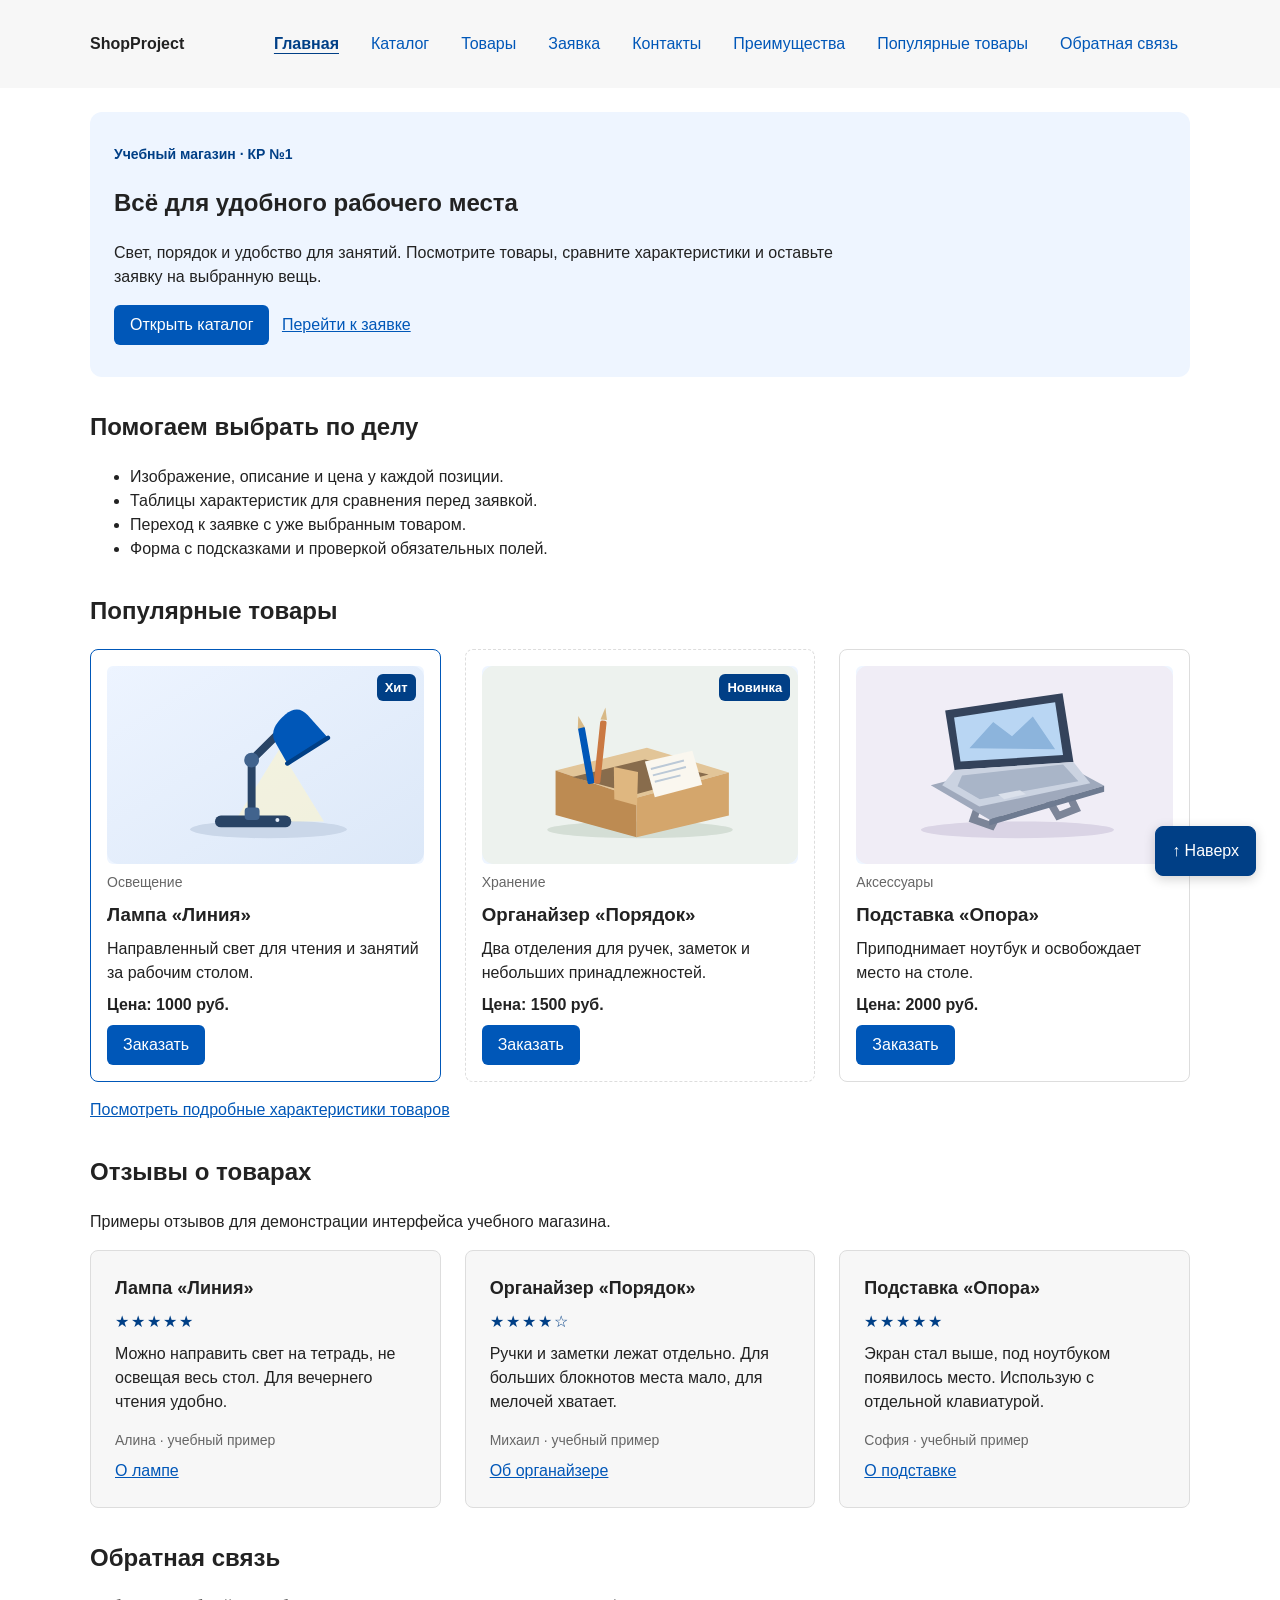
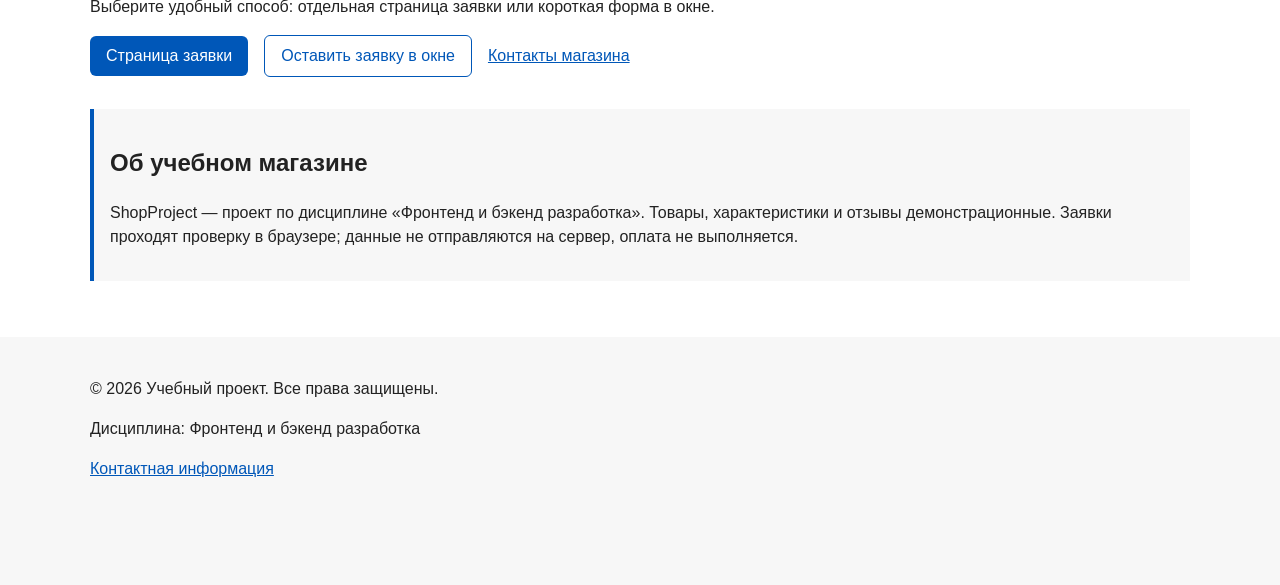
==== commit 08600ed4: "fix: prepare HTML CSS project for submission" ====
--- a/index.html
+++ b/index.html
@@ -3,13 +3,13 @@
 <head>
   <meta charset="UTF-8">
   <meta name="viewport" content="width=device-width, initial-scale=1.0">
-  <meta name="description" content="Учебный интернет-магазин ShopProject: популярные товары, преимущества проекта и форма обратной связи.">
-  <title>Главная — Учебный интернет-магазин</title>
+  <meta name="description" content="ShopProject: лампа, органайзер и подставка для ноутбука. Характеристики, отзывы и учебная форма заявки.">
+  <title>Товары для рабочего места — ShopProject</title>
   <meta property="og:type" content="website">
   <meta property="og:locale" content="ru_RU">
   <meta property="og:site_name" content="ShopProject">
-  <meta property="og:title" content="Главная — Учебный интернет-магазин">
-  <meta property="og:description" content="Учебный интернет-магазин ShopProject: популярные товары, преимущества проекта и форма обратной связи.">
+  <meta property="og:title" content="Товары для рабочего места — ShopProject">
+  <meta property="og:description" content="ShopProject: лампа, органайзер и подставка для ноутбука. Характеристики, отзывы и учебная форма заявки.">
   <meta property="og:url" content="https://destroffik-code.github.io/kr1-html-css-shop/">
   <meta property="og:image" content="https://destroffik-code.github.io/kr1-html-css-shop/images/preview.jpg">
   <meta property="og:image:width" content="1200">
@@ -18,7 +18,8 @@
   <link rel="stylesheet" href="css/style.css">
   <script src="js/main.js" defer></script>
 </head>
-<body class="page">
+<body class="page" id="top">
+  <a class="skip-link" href="#main-content">К содержимому</a>
   <header class="site-header">
     <div class="site-header__inner">
       <a class="site-header__logo" href="index.html">ShopProject</a>
@@ -26,6 +27,8 @@
         <ul class="site-nav__list">
           <li class="site-nav__item"><a class="site-nav__link site-nav__link--active" href="index.html" aria-current="page">Главная</a></li>
           <li class="site-nav__item"><a class="site-nav__link" href="catalog.html">Каталог</a></li>
+          <li class="site-nav__item"><a class="site-nav__link" href="product.html">Товары</a></li>
+          <li class="site-nav__item"><a class="site-nav__link" href="order.html">Заявка</a></li>
           <li class="site-nav__item"><a class="site-nav__link" href="contacts.html">Контакты</a></li>
           <li class="site-nav__item"><a class="site-nav__link" href="index.html#advantages">Преимущества</a></li>
           <li class="site-nav__item"><a class="site-nav__link" href="index.html#popular">Популярные товары</a></li>
@@ -34,78 +37,112 @@
       </nav>
     </div>
   </header>
-  <main class="page__main">
+  <main class="page__main" id="main-content" tabindex="-1">
     <section class="hero">
-      <h1 class="hero__title">Учебный интернет-магазин</h1>
-      <p>
-        ShopProject — учебный многостраничный сайт интернет-магазина.
-        Посмотрите популярные товары, откройте полный каталог
-        или оставьте заявку через форму обратной связи.
-      </p>
+      <p class="hero__eyebrow">Учебный магазин · КР №1</p>
+      <h1 class="hero__title">Всё для удобного рабочего места</h1>
+      <p class="hero__description">Свет, порядок и удобство для занятий. Посмотрите товары,
+        сравните характеристики и оставьте заявку на выбранную вещь.</p>
       <a class="button button--primary" href="catalog.html">Открыть каталог</a>
-      <a class="hero__link" href="#popular">Популярные товары</a>
+      <a class="hero__link" href="order.html">Перейти к заявке</a>
     </section>
 
     <section class="section" id="advantages">
-      <h2 class="section__title">Преимущества проекта</h2>
+      <h2 class="section__title">Помогаем выбрать по делу</h2>
       <ul class="advantages-list">
-        <li class="advantages-list__item">понятная семантическая HTML-структура;</li>
-        <li class="advantages-list__item">единая навигация между страницами;</li>
-        <li class="advantages-list__item">быстрые переходы к разделам по якорным ссылкам;</li>
-        <li class="advantages-list__item">форма заявки с проверкой заполнения полей.</li>
+        <li class="advantages-list__item">Изображение, описание и цена у каждой позиции.</li>
+        <li class="advantages-list__item">Таблицы характеристик для сравнения перед заявкой.</li>
+        <li class="advantages-list__item">Переход к заявке с уже выбранным товаром.</li>
+        <li class="advantages-list__item">Форма с подсказками и проверкой обязательных полей.</li>
       </ul>
-      <a href="#contacts">Перейти к обратной связи</a>
     </section>
 
     <section class="section" id="popular">
       <h2 class="section__title">Популярные товары</h2>
       <div class="products-grid">
         <article class="product-card product-card--featured">
-          <h3 class="product-card__title">Товар 1</h3>
-          <p class="product-card__description">Краткое описание учебного товара.</p>
+          <span class="product-card__badge">Хит</span>
+          <a class="product-card__image-link" href="product.html#lamp" aria-label="Подробнее: Лампа «Линия»">
+            <img class="product-card__image" src="images/lamp.svg" alt="Синяя настольная лампа с поворотным плафоном на тёмной подставке" width="640" height="400" loading="lazy" decoding="async">
+          </a>
+          <p class="product-card__category">Освещение</p>
+          <h3 class="product-card__title"><a class="product-card__title-link" href="product.html#lamp">Лампа «Линия»</a></h3>
+          <p class="product-card__description">Направленный свет для чтения и занятий за рабочим столом.</p>
           <p class="product-card__price">Цена: 1000 руб.</p>
-          <button class="button button--primary product-card__button" type="button" data-product="Товар 1">
-            Заказать
-          </button>
+          <button class="button button--primary product-card__button" type="button" data-product="Лампа «Линия»">Заказать</button>
+        </article>
+
+        <article class="product-card product-card--new">
+          <span class="product-card__badge">Новинка</span>
+          <a class="product-card__image-link" href="product.html#organizer" aria-label="Подробнее: Органайзер «Порядок»">
+            <img class="product-card__image" src="images/organizer.svg" alt="Деревянный настольный органайзер с карандашами и бумажными заметками" width="640" height="400" loading="lazy" decoding="async">
+          </a>
+          <p class="product-card__category">Хранение</p>
+          <h3 class="product-card__title"><a class="product-card__title-link" href="product.html#organizer">Органайзер «Порядок»</a></h3>
+          <p class="product-card__description">Два отделения для ручек, заметок и небольших принадлежностей.</p>
+          <p class="product-card__price">Цена: 1500 руб.</p>
+          <button class="button button--primary product-card__button" type="button" data-product="Органайзер «Порядок»">Заказать</button>
         </article>
 
         <article class="product-card">
-          <h3 class="product-card__title">Товар 2</h3>
-          <p class="product-card__description">Краткое описание учебного товара.</p>
-          <p class="product-card__price">Цена: 1500 руб.</p>
-          <button class="button button--primary product-card__button" type="button" data-product="Товар 2">
-            Заказать
-          </button>
-        </article>
-
-        <article class="product-card">
-          <h3 class="product-card__title">Товар 3</h3>
-          <p class="product-card__description">Краткое описание учебного товара.</p>
+
+          <a class="product-card__image-link" href="product.html#stand" aria-label="Подробнее: Подставка «Опора»">
+            <img class="product-card__image" src="images/stand.svg" alt="Серебристая подставка с открытым ноутбуком" width="640" height="400" loading="lazy" decoding="async">
+          </a>
+          <p class="product-card__category">Аксессуары</p>
+          <h3 class="product-card__title"><a class="product-card__title-link" href="product.html#stand">Подставка «Опора»</a></h3>
+          <p class="product-card__description">Приподнимает ноутбук и освобождает место на столе.</p>
           <p class="product-card__price">Цена: 2000 руб.</p>
-          <button class="button button--primary product-card__button" type="button" data-product="Товар 3">
-            Заказать
-          </button>
+          <button class="button button--primary product-card__button" type="button" data-product="Подставка «Опора»">Заказать</button>
+        </article>
+      </div>
+      <p><a href="product.html">Посмотреть подробные характеристики товаров</a></p>
+    </section>
+
+    <section class="section" id="reviews" aria-labelledby="reviews-title">
+      <h2 class="section__title" id="reviews-title">Отзывы о товарах</h2>
+      <p class="section__description">Примеры отзывов для демонстрации интерфейса учебного магазина.</p>
+      <div class="reviews-grid">
+        <article class="review-card">
+          <h3 class="review-card__title">Лампа «Линия»</h3>
+          <p class="review-card__rating" aria-label="Оценка 5 из 5">★★★★★</p>
+          <blockquote class="review-card__quote">Можно направить свет на тетрадь, не освещая весь стол. Для вечернего чтения удобно.</blockquote>
+          <p class="review-card__author">Алина · учебный пример</p>
+          <a class="review-card__link" href="product.html#lamp">О лампе</a>
+        </article>
+        <article class="review-card">
+          <h3 class="review-card__title">Органайзер «Порядок»</h3>
+          <p class="review-card__rating" aria-label="Оценка 4 из 5">★★★★☆</p>
+          <blockquote class="review-card__quote">Ручки и заметки лежат отдельно. Для больших блокнотов места мало, для мелочей хватает.</blockquote>
+          <p class="review-card__author">Михаил · учебный пример</p>
+          <a class="review-card__link" href="product.html#organizer">Об органайзере</a>
+        </article>
+        <article class="review-card">
+          <h3 class="review-card__title">Подставка «Опора»</h3>
+          <p class="review-card__rating" aria-label="Оценка 5 из 5">★★★★★</p>
+          <blockquote class="review-card__quote">Экран стал выше, под ноутбуком появилось место. Использую с отдельной клавиатурой.</blockquote>
+          <p class="review-card__author">София · учебный пример</p>
+          <a class="review-card__link" href="product.html#stand">О подставке</a>
         </article>
       </div>
     </section>
 
     <section class="section" id="contacts">
       <h2 class="section__title">Обратная связь</h2>
-      <p>Оставьте заявку на товар или задайте вопрос через форму в модальном окне.</p>
-      <button class="button button--primary" type="button" data-open-order>Оставить заявку</button>
-      <p><a href="contacts.html">Контактная информация магазина</a></p>
-      <p class="success-message" id="success-message" role="status" hidden>
-        Заявка проверена. В учебной версии данные не отправляются на сервер.
-      </p>
+      <p>Выберите удобный способ: отдельная страница заявки или короткая форма в окне.</p>
+      <div class="action-list">
+        <a class="button button--primary" href="order.html">Страница заявки</a>
+        <button class="button button--secondary" type="button" data-open-order>Оставить заявку в окне</button>
+        <a href="contacts.html">Контакты магазина</a>
+      </div>
+      <p class="success-message" id="success-message" role="status" tabindex="-1" hidden></p>
     </section>
 
     <aside class="aside-info">
-      <h2 class="aside-info__title">Информация для студентов</h2>
-      <p>
-        Проект выполнен в рамках дисциплины «Фронтенд и бэкенд разработка».
-        На сайте доступны главная страница, каталог и контакты.
-        Форма заявки демонстрирует проверку данных без подключения backend.
-      </p>
+      <h2 class="aside-info__title">Об учебном магазине</h2>
+      <p>ShopProject — проект по дисциплине «Фронтенд и бэкенд разработка».
+        Товары, характеристики и отзывы демонстрационные. Заявки проходят проверку в браузере;
+        данные не отправляются на сервер, оплата не выполняется.</p>
     </aside>
   </main>
   <footer class="site-footer">
@@ -115,9 +152,11 @@
       <p><a href="contacts.html">Контактная информация</a></p>
     </div>
   </footer>
+  <a class="back-to-top" href="#top" aria-label="Наверх страницы">↑ Наверх</a>
 <dialog class="order-dialog" id="order-dialog" aria-labelledby="order-dialog-title">
   <h2 class="order-dialog__title" id="order-dialog-title" tabindex="-1" autofocus>Оформление заявки</h2>
 
+  <p class="order-dialog__product" id="selected-product-label" hidden></p>
   <form class="order-form" id="order-form" action="#" method="post" novalidate>
     <input id="selected-product" name="selected-product" type="hidden">
 
@@ -152,6 +191,7 @@
         id="order-phone"
         aria-describedby="order-phone-hint"
         name="phone"
+        autocomplete="tel"
         type="tel"
         inputmode="tel"
         placeholder="+7 (900) 000-00-00"
@@ -191,7 +231,7 @@
     </div>
 
     <div class="order-form__field">
-      <label class="order-form__label">
+      <label class="order-form__label" for="order-agreement">
         <input class="order-form__input order-form__input--checkbox"
           id="order-agreement"
           name="agreement"
--- a/css/style.css
+++ b/css/style.css
@@ -96,7 +96,7 @@
   flex-wrap: wrap;
   justify-content: center;
   align-items: center;
-  gap: var(--space-md);
+  gap: var(--space-sm);
   padding: 0;
   margin: 0;
   list-style: none;
@@ -108,7 +108,7 @@
 
 .site-nav__link {
   display: inline-block;
-  padding: var(--space-sm) var(--space-md);
+  padding: var(--space-sm) 12px;
   color: var(--color-primary);
   text-decoration: none;
   border-radius: var(--radius-sm);
@@ -148,7 +148,7 @@
 .section {
   max-width: var(--container-width);
   margin: 0 auto var(--space-xl);
-  scroll-margin-top: 140px;
+  scroll-margin-top: 180px;
 }
 
 .section__title {
@@ -195,6 +195,7 @@
 }
 
 .product-card {
+  position: relative;
   display: flex;
   flex-direction: column;
   gap: var(--space-sm);
@@ -311,6 +312,7 @@
   font: inherit;
   text-decoration: none;
   cursor: pointer;
+  transition: background-color 160ms ease, box-shadow 160ms ease, transform 160ms ease;
 }
 
 .button--primary {
@@ -343,6 +345,8 @@
 .button:disabled {
   opacity: 0.6;
   cursor: not-allowed;
+  transform: none;
+  outline: none;
 }
 
 /* 8. Модальное окно и независимая форма. */
@@ -437,9 +441,9 @@
 
 /* 9. Подвал. */
 .site-footer {
-  padding: var(--space-lg);
+  padding: var(--space-lg) var(--space-lg) 88px;
   background-color: var(--color-surface);
-  scroll-margin-top: 140px;
+  scroll-margin-top: 180px;
 }
 
 .site-footer__inner {
@@ -447,17 +451,316 @@
   margin: 0 auto;
 }
 
-/* 10. Существующие правила адаптивности и уменьшения движения. */
+/* 10. Иллюстрации, отзывы и дополнения практики №8. */
+.skip-link {
+  position: fixed;
+  top: var(--space-sm);
+  left: var(--space-md);
+  z-index: 30;
+  padding: var(--space-sm) var(--space-md);
+  color: var(--color-white);
+  background-color: var(--color-primary-dark);
+  transform: translateY(-200%);
+}
+
+.skip-link:focus-visible {
+  transform: translateY(0);
+}
+
+.hero__eyebrow {
+  margin-top: 0;
+  color: var(--color-primary-dark);
+  font-size: 14px;
+  font-weight: 700;
+}
+
+.hero__description {
+  max-width: 720px;
+}
+
+.product-card {
+  overflow-wrap: anywhere;
+  transition: border-color 160ms ease, box-shadow 160ms ease, transform 160ms ease;
+}
+
+.product-card:hover {
+  box-shadow: 0 6px 20px rgba(0, 57, 120, 0.12);
+  transform: translateY(-3px);
+}
+
+.product-card:focus-within {
+  border-color: var(--color-primary);
+  box-shadow: 0 0 0 2px var(--color-surface-accent);
+}
+
+.product-card:active {
+  transform: translateY(0);
+}
+
+.product-card--new {
+  border-style: dashed;
+}
+
+.product-card__badge {
+  position: absolute;
+  top: var(--space-lg);
+  right: var(--space-lg);
+  z-index: 1;
+  padding: var(--space-xs) var(--space-sm);
+  color: var(--color-white);
+  background-color: var(--color-primary-dark);
+  border-radius: var(--radius-sm);
+  font-size: 13px;
+  font-weight: 700;
+  pointer-events: none;
+}
+
+.product-card__image-link {
+  display: block;
+  border-radius: var(--radius-sm);
+}
+
+.product-card__image,
+.product-detail__image {
+  display: block;
+  width: 100%;
+  height: auto;
+  aspect-ratio: 8 / 5;
+  object-fit: contain;
+  border-radius: var(--radius-sm);
+  background-color: var(--color-surface-accent);
+}
+
+.product-card__category,
+.product-detail__category {
+  margin: 0;
+  color: var(--color-muted);
+  font-size: 14px;
+}
+
+.product-card__title-link {
+  color: var(--color-text);
+  text-decoration: none;
+}
+
+.product-card__title-link:hover {
+  color: var(--color-primary);
+  text-decoration: underline;
+}
+
+.product-card__price {
+  font-weight: 700;
+}
+
+.reviews-grid {
+  display: grid;
+  grid-template-columns: repeat(3, minmax(0, 1fr));
+  gap: var(--space-lg);
+}
+
+.review-card {
+  display: flex;
+  flex-direction: column;
+  padding: var(--space-lg);
+  border: 1px solid var(--color-border);
+  border-radius: var(--radius-md);
+  background-color: var(--color-surface);
+}
+
+.review-card__title {
+  margin: 0;
+  font-size: 18px;
+}
+
+.review-card__rating {
+  margin: var(--space-sm) 0;
+  color: var(--color-primary-dark);
+  letter-spacing: 2px;
+}
+
+.review-card__quote {
+  margin: 0 0 var(--space-md);
+}
+
+.review-card__author {
+  margin: auto 0 var(--space-sm);
+  color: var(--color-muted);
+  font-size: 14px;
+}
+
+.review-card__link {
+  align-self: flex-start;
+}
+
+.back-to-top {
+  position: fixed;
+  right: var(--space-lg);
+  bottom: var(--space-lg);
+  z-index: 20;
+  padding: 12px var(--space-md);
+  border: 1px solid var(--color-primary-dark);
+  border-radius: var(--radius-md);
+  color: var(--color-white);
+  background-color: var(--color-primary-dark);
+  text-decoration: none;
+  box-shadow: 0 3px 12px rgba(0, 0, 0, 0.18);
+}
+
+.back-to-top:hover,
+.back-to-top:active {
+  color: var(--color-white);
+  background-color: var(--color-primary);
+}
+
+.button:active:not(:disabled) {
+  transform: translateY(1px);
+  box-shadow: inset 0 2px 4px rgba(0, 0, 0, 0.2);
+}
+
+.button--primary:disabled {
+  color: var(--color-white);
+  background-color: var(--color-primary);
+}
+
+.product-links,
+.action-list {
+  display: flex;
+  flex-wrap: wrap;
+  align-items: center;
+  gap: var(--space-md);
+}
+
+.product-detail {
+  display: grid;
+  grid-template-columns: minmax(0, 1fr) minmax(0, 1fr);
+  gap: var(--space-xl);
+  max-width: var(--container-width);
+  margin: 0 auto var(--space-xl);
+  padding: var(--space-lg);
+  border: 1px solid var(--color-border);
+  border-radius: var(--radius-lg);
+  scroll-margin-top: 180px;
+}
+
+.product-detail__figure {
+  min-width: 0;
+  margin: 0;
+}
+
+.product-detail__caption {
+  margin-top: var(--space-sm);
+  color: var(--color-muted);
+  font-size: 14px;
+}
+
+.product-detail__content {
+  min-width: 0;
+}
+
+.product-detail__title {
+  margin: var(--space-sm) 0;
+}
+
+.product-detail__price {
+  font-size: 24px;
+  font-weight: 700;
+}
+
+.product-table {
+  width: 100%;
+  border-collapse: collapse;
+  font-size: 14px;
+}
+
+.product-table__caption {
+  margin-bottom: var(--space-sm);
+  text-align: left;
+  font-weight: 700;
+}
+
+.product-table__head {
+  background-color: var(--color-surface-accent);
+}
+
+.product-table__cell {
+  padding: var(--space-sm) 12px;
+  border: 1px solid var(--color-border);
+  text-align: left;
+  vertical-align: top;
+  overflow-wrap: anywhere;
+}
+
+.product-table__cell--label {
+  width: 44%;
+  font-weight: 400;
+}
+
+.order-layout {
+  display: grid;
+  grid-template-columns: minmax(0, 2fr) minmax(0, 1fr);
+  align-items: start;
+  gap: var(--space-xl);
+}
+
+.order-form--page,
+.order-help {
+  min-width: 0;
+  padding: var(--space-lg);
+  border: 1px solid var(--color-border);
+  border-radius: var(--radius-lg);
+}
+
+.order-help {
+  background-color: var(--color-surface-accent);
+}
+
+.order-help__title {
+  margin-top: 0;
+}
+
+.order-help__steps {
+  padding-left: var(--space-lg);
+}
+
+.order-form__actions {
+  flex-wrap: wrap;
+}
+
+.order-dialog__product {
+  color: var(--color-primary-dark);
+  font-weight: 700;
+}
+
+/* 11. Раскладка на узких экранах и уменьшение движения. */
 @media (max-width: 800px) {
   .products-grid {
     grid-template-columns: repeat(2, minmax(0, 1fr));
   }
+
+  .catalog-layout {
+    grid-template-columns: minmax(0, 1fr);
+    grid-template-areas: "filters" "products";
+  }
+
+  .product-detail,
+  .order-layout,
+  .reviews-grid {
+    grid-template-columns: minmax(0, 1fr);
+  }
+
+  .site-header {
+    position: static;
+  }
+
+  .section,
+  .product-detail {
+    scroll-margin-top: var(--space-md);
+  }
 }
 
 @media (max-width: 540px) {
   .site-header,
-  .page__main,
-  .site-footer {
+  .page__main {
     padding: var(--space-md);
   }
 
@@ -467,6 +770,20 @@
 
   .products-grid {
     grid-template-columns: 1fr;
+  }
+
+  .site-footer {
+    padding: var(--space-md) var(--space-md) 88px;
+  }
+
+  .product-detail,
+  .order-form--page {
+    padding: var(--space-md);
+  }
+
+  .back-to-top {
+    right: var(--space-md);
+    bottom: var(--space-md);
   }
 
   .section {
@@ -478,4 +795,13 @@
   html {
     scroll-behavior: auto;
   }
-}
+
+  .button,
+  .product-card {
+    transition: none;
+  }
+
+  .product-card:hover {
+    transform: none;
+  }
+}
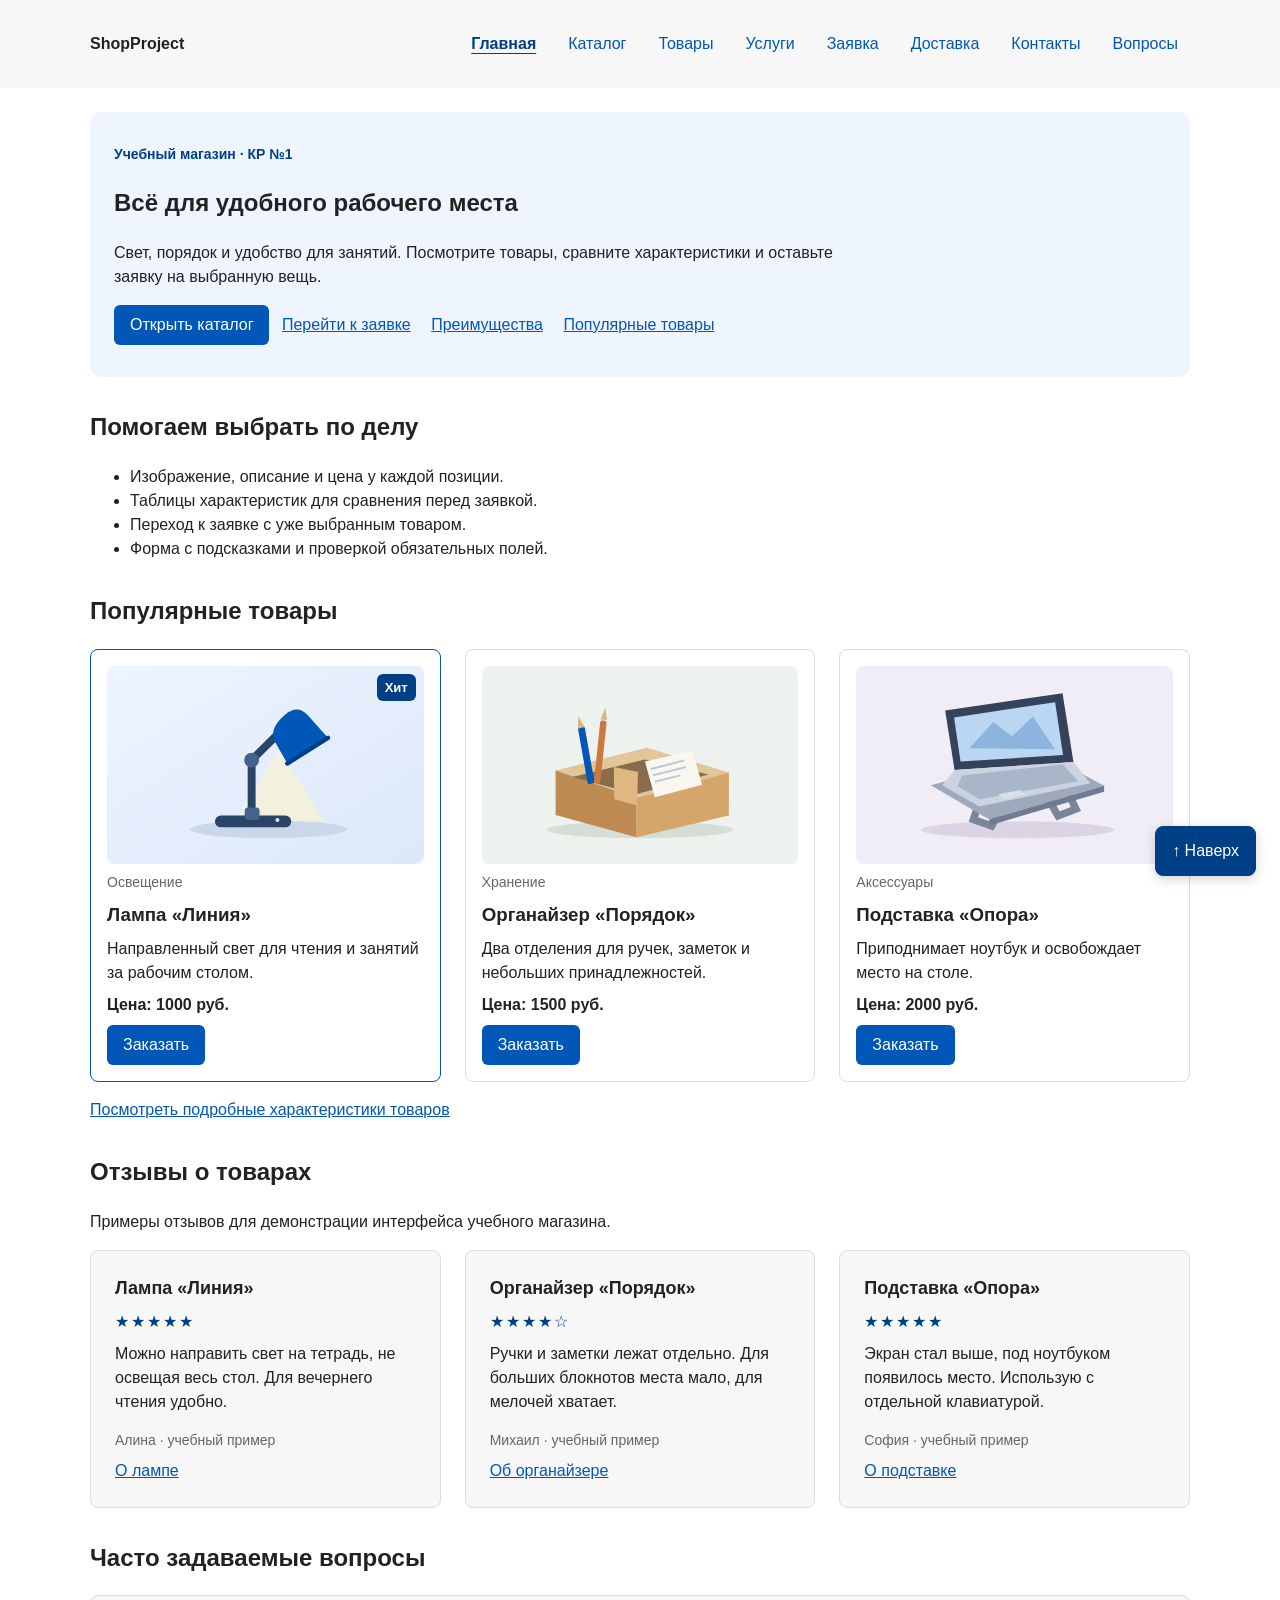
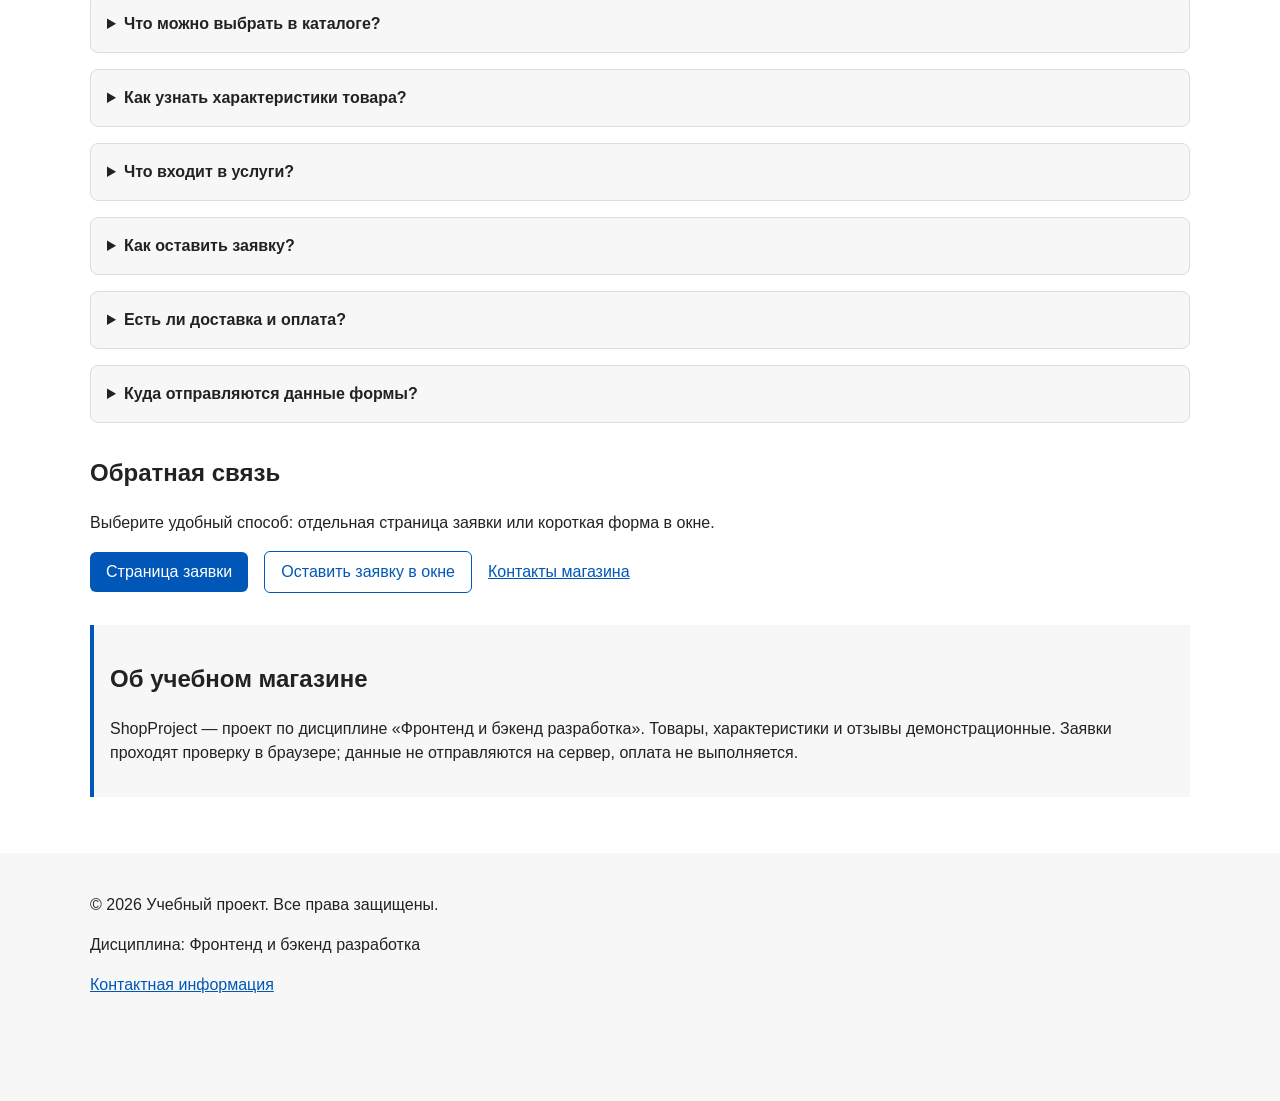
==== commit 43b8b828: "new changes" ====
--- a/index.html
+++ b/index.html
@@ -3,13 +3,13 @@
 <head>
   <meta charset="UTF-8">
   <meta name="viewport" content="width=device-width, initial-scale=1.0">
-  <meta name="description" content="ShopProject: лампа, органайзер и подставка для ноутбука. Характеристики, отзывы и учебная форма заявки.">
+  <meta name="description" content="ShopProject: товары и услуги для рабочего места. Каталог, характеристики, отзывы и учебная форма заявки.">
   <title>Товары для рабочего места — ShopProject</title>
   <meta property="og:type" content="website">
   <meta property="og:locale" content="ru_RU">
   <meta property="og:site_name" content="ShopProject">
   <meta property="og:title" content="Товары для рабочего места — ShopProject">
-  <meta property="og:description" content="ShopProject: лампа, органайзер и подставка для ноутбука. Характеристики, отзывы и учебная форма заявки.">
+  <meta property="og:description" content="ShopProject: товары и услуги для рабочего места. Каталог, характеристики, отзывы и учебная форма заявки.">
   <meta property="og:url" content="https://destroffik-code.github.io/kr1-html-css-shop/">
   <meta property="og:image" content="https://destroffik-code.github.io/kr1-html-css-shop/images/preview.jpg">
   <meta property="og:image:width" content="1200">
@@ -28,11 +28,11 @@
           <li class="site-nav__item"><a class="site-nav__link site-nav__link--active" href="index.html" aria-current="page">Главная</a></li>
           <li class="site-nav__item"><a class="site-nav__link" href="catalog.html">Каталог</a></li>
           <li class="site-nav__item"><a class="site-nav__link" href="product.html">Товары</a></li>
+          <li class="site-nav__item"><a class="site-nav__link" href="services.html">Услуги</a></li>
           <li class="site-nav__item"><a class="site-nav__link" href="order.html">Заявка</a></li>
+          <li class="site-nav__item"><a class="site-nav__link" href="delivery.html">Доставка</a></li>
           <li class="site-nav__item"><a class="site-nav__link" href="contacts.html">Контакты</a></li>
-          <li class="site-nav__item"><a class="site-nav__link" href="index.html#advantages">Преимущества</a></li>
-          <li class="site-nav__item"><a class="site-nav__link" href="index.html#popular">Популярные товары</a></li>
-          <li class="site-nav__item"><a class="site-nav__link" href="index.html#contacts">Обратная связь</a></li>
+          <li class="site-nav__item"><a class="site-nav__link" href="index.html#faq">Вопросы</a></li>
         </ul>
       </nav>
     </div>
@@ -45,6 +45,8 @@
         сравните характеристики и оставьте заявку на выбранную вещь.</p>
       <a class="button button--primary" href="catalog.html">Открыть каталог</a>
       <a class="hero__link" href="order.html">Перейти к заявке</a>
+      <a class="hero__link" href="#advantages">Преимущества</a>
+      <a class="hero__link" href="#popular">Популярные товары</a>
     </section>
 
     <section class="section" id="advantages">
@@ -72,8 +74,7 @@
           <button class="button button--primary product-card__button" type="button" data-product="Лампа «Линия»">Заказать</button>
         </article>
 
-        <article class="product-card product-card--new">
-          <span class="product-card__badge">Новинка</span>
+        <article class="product-card">
           <a class="product-card__image-link" href="product.html#organizer" aria-label="Подробнее: Органайзер «Порядок»">
             <img class="product-card__image" src="images/organizer.svg" alt="Деревянный настольный органайзер с карандашами и бумажными заметками" width="640" height="400" loading="lazy" decoding="async">
           </a>
@@ -124,6 +125,36 @@
           <p class="review-card__author">София · учебный пример</p>
           <a class="review-card__link" href="product.html#stand">О подставке</a>
         </article>
+      </div>
+    </section>
+
+    <section class="section" id="faq" aria-labelledby="faq-title">
+      <h2 class="section__title" id="faq-title">Часто задаваемые вопросы</h2>
+      <div class="faq">
+        <details class="faq__item">
+          <summary class="faq__question">Что можно выбрать в каталоге?</summary>
+          <p class="faq__answer">Четыре товара для стола и две услуги: подбор рабочего места и организация стола. <a href="catalog.html">Открыть каталог</a>.</p>
+        </details>
+        <details class="faq__item">
+          <summary class="faq__question">Как узнать характеристики товара?</summary>
+          <p class="faq__answer">Нажмите на изображение или название в каталоге. На странице товаров есть описание, цена и таблица характеристик.</p>
+        </details>
+        <details class="faq__item">
+          <summary class="faq__question">Что входит в услуги?</summary>
+          <p class="faq__answer">Подбор принадлежностей или рекомендации по размещению вещей. Состав, формат и стоимость указаны на <a href="services.html">странице услуг</a>.</p>
+        </details>
+        <details class="faq__item">
+          <summary class="faq__question">Как оставить заявку?</summary>
+          <p class="faq__answer">Нажмите «Оставить заявку» у товара или услуги, заполните форму и проверьте данные. Выбранная позиция подставится автоматически.</p>
+        </details>
+        <details class="faq__item">
+          <summary class="faq__question">Есть ли доставка и оплата?</summary>
+          <p class="faq__answer">Пример условий находится на странице <a href="delivery.html">«Доставка и заявка»</a>. В учебном проекте реальная доставка и приём оплаты не выполняются.</p>
+        </details>
+        <details class="faq__item">
+          <summary class="faq__question">Куда отправляются данные формы?</summary>
+          <p class="faq__answer">Никуда: форма проверяется только в браузере и показывает сообщение. На сервер данные не отправляются.</p>
+        </details>
       </div>
     </section>
 
--- a/css/style.css
+++ b/css/style.css
@@ -68,9 +68,6 @@
 
 /* 3. Шапка и самостоятельный блок навигации. */
 .site-header {
-  position: sticky;
-  top: 0;
-  z-index: 10;
   padding: var(--space-lg);
   background-color: var(--color-surface);
 }
@@ -148,7 +145,7 @@
 .section {
   max-width: var(--container-width);
   margin: 0 auto var(--space-xl);
-  scroll-margin-top: 180px;
+  scroll-margin-top: var(--space-lg);
 }
 
 .section__title {
@@ -204,6 +201,8 @@
   border: 1px solid var(--color-border);
   border-radius: var(--radius-md);
   background-color: var(--color-bg);
+  overflow-wrap: anywhere;
+  transition: border-color 160ms ease, box-shadow 160ms ease, transform 160ms ease;
 }
 
 .product-card:hover,
@@ -235,6 +234,10 @@
 
 .catalog-filters {
   grid-area: filters;
+  position: sticky;
+  top: var(--space-lg);
+  max-height: calc(100dvh - 2 * var(--space-lg));
+  overflow-y: auto;
   min-width: 0;
   padding: var(--space-md);
   border: 1px solid var(--color-border);
@@ -429,6 +432,7 @@
   display: flex;
   gap: var(--space-md);
   margin-top: var(--space-lg);
+  flex-wrap: wrap;
 }
 
 .success-message {
@@ -443,7 +447,7 @@
 .site-footer {
   padding: var(--space-lg) var(--space-lg) 88px;
   background-color: var(--color-surface);
-  scroll-margin-top: 180px;
+  scroll-margin-top: var(--space-lg);
 }
 
 .site-footer__inner {
@@ -478,11 +482,6 @@
   max-width: 720px;
 }
 
-.product-card {
-  overflow-wrap: anywhere;
-  transition: border-color 160ms ease, box-shadow 160ms ease, transform 160ms ease;
-}
-
 .product-card:hover {
   box-shadow: 0 6px 20px rgba(0, 57, 120, 0.12);
   transform: translateY(-3px);
@@ -495,10 +494,6 @@
 
 .product-card:active {
   transform: translateY(0);
-}
-
-.product-card--new {
-  border-style: dashed;
 }
 
 .product-card__badge {
@@ -639,7 +634,7 @@
   padding: var(--space-lg);
   border: 1px solid var(--color-border);
   border-radius: var(--radius-lg);
-  scroll-margin-top: 180px;
+  scroll-margin-top: var(--space-lg);
 }
 
 .product-detail__figure {
@@ -722,13 +717,44 @@
   padding-left: var(--space-lg);
 }
 
-.order-form__actions {
-  flex-wrap: wrap;
-}
-
 .order-dialog__product {
   color: var(--color-primary-dark);
   font-weight: 700;
+}
+
+/* FAQ раскрывается штатным элементом details, без JavaScript. */
+.faq {
+  display: grid;
+  gap: var(--space-md);
+}
+
+.faq__item {
+  padding: var(--space-md);
+  border: 1px solid var(--color-border);
+  border-radius: var(--radius-md);
+  background-color: var(--color-surface);
+}
+
+.faq__question {
+  cursor: pointer;
+  font-weight: 700;
+}
+
+.faq__question:hover {
+  color: var(--color-primary);
+}
+
+.faq__question:focus-visible {
+  outline: 2px solid var(--color-primary);
+  outline-offset: 4px;
+}
+
+.faq__item[open] {
+  border-color: var(--color-primary);
+}
+
+.faq__answer {
+  margin-bottom: 0;
 }
 
 /* 11. Раскладка на узких экранах и уменьшение движения. */
@@ -748,8 +774,10 @@
     grid-template-columns: minmax(0, 1fr);
   }
 
-  .site-header {
+  .catalog-filters {
     position: static;
+    max-height: none;
+    overflow-y: visible;
   }
 
   .section,
@@ -764,10 +792,6 @@
     padding: var(--space-md);
   }
 
-  .site-header {
-    position: static;
-  }
-
   .products-grid {
     grid-template-columns: 1fr;
   }
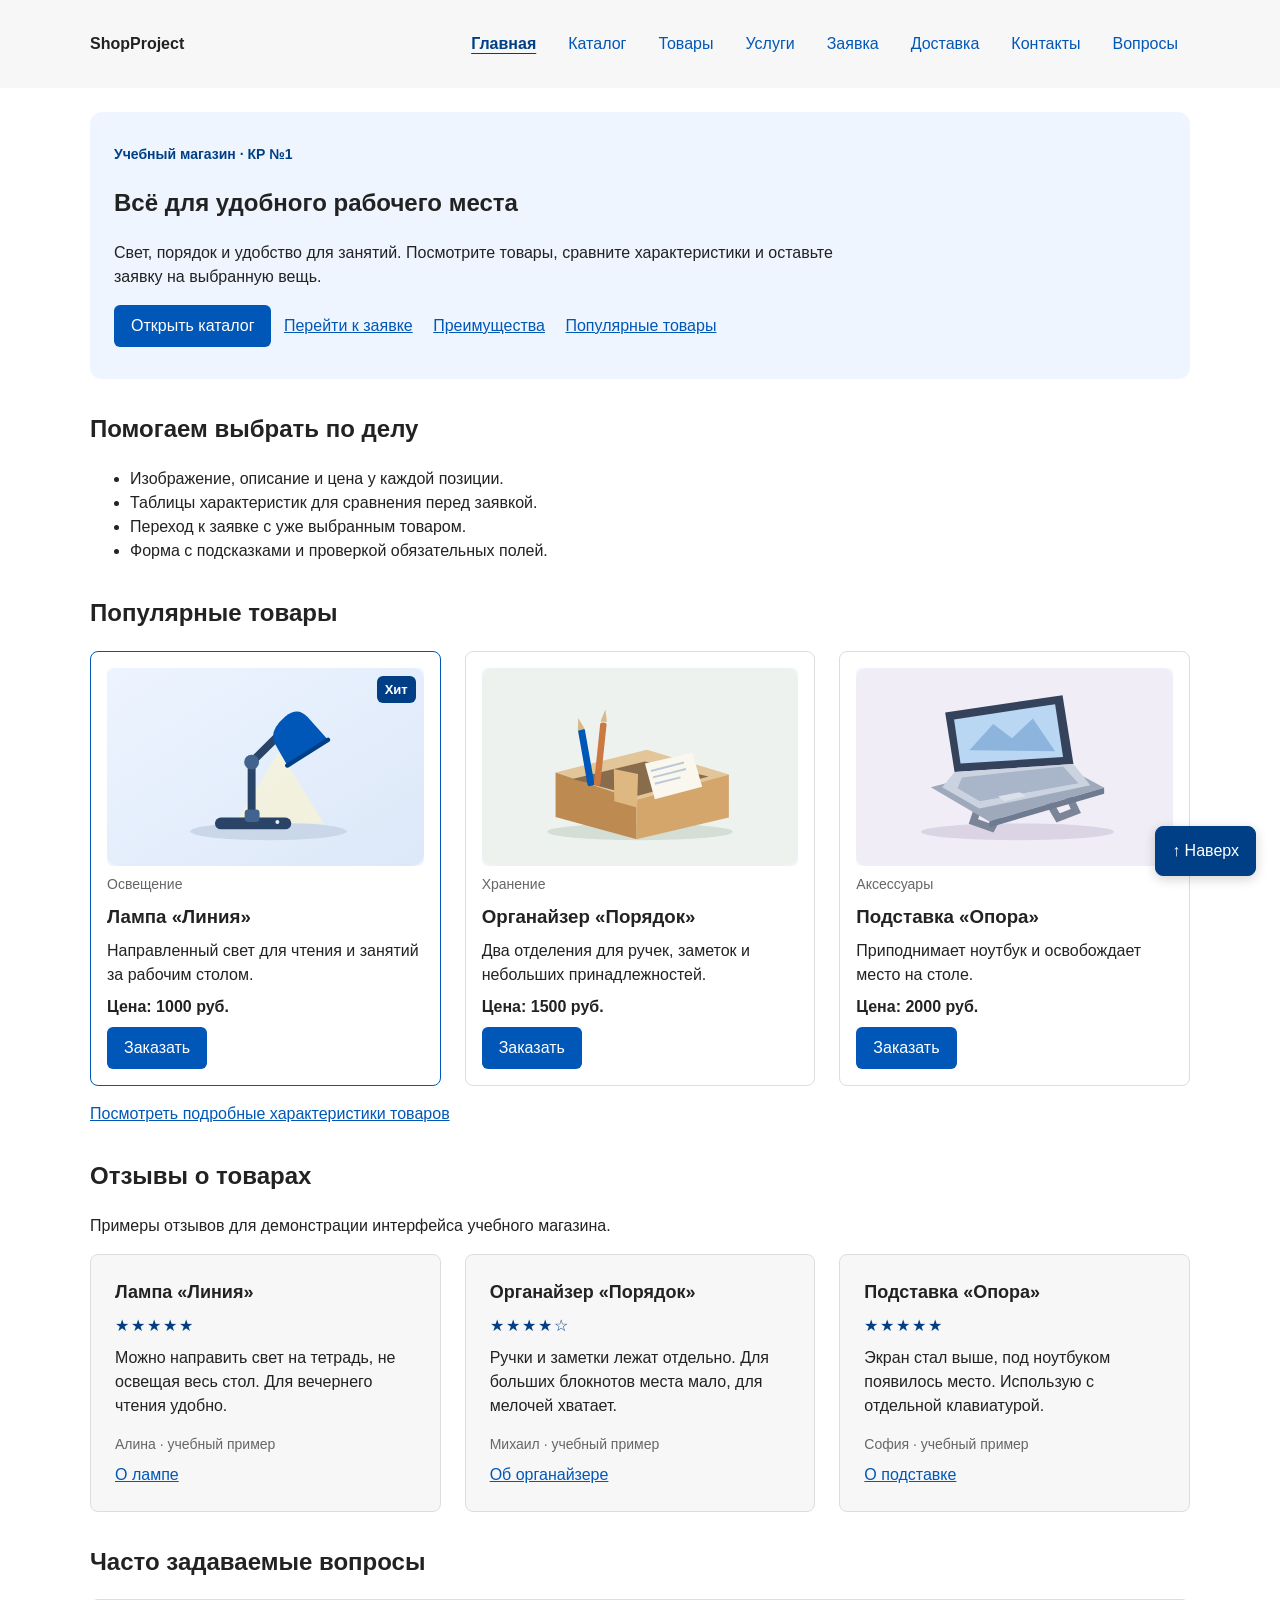
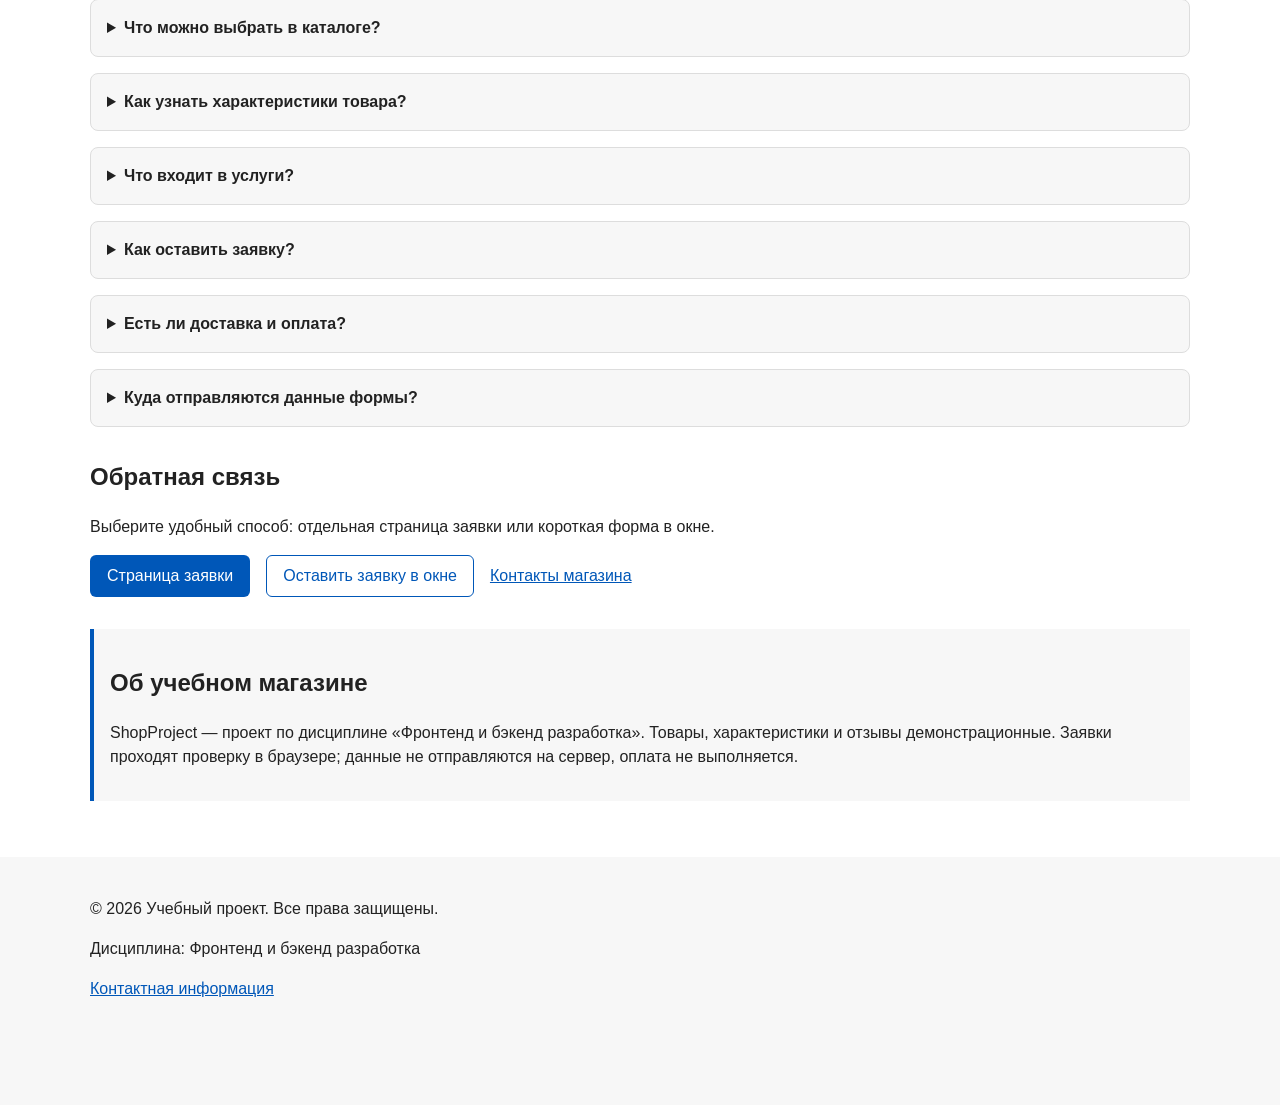
==== commit cc90f758: "docs: expand all FAQ answers" ====
--- a/index.html
+++ b/index.html
@@ -133,27 +133,33 @@
       <div class="faq">
         <details class="faq__item">
           <summary class="faq__question">Что можно выбрать в каталоге?</summary>
-          <p class="faq__answer">Четыре товара для стола и две услуги: подбор рабочего места и организация стола. <a href="catalog.html">Открыть каталог</a>.</p>
+          <p class="faq__answer">В каталоге представлены четыре товара для рабочего стола: лампа «Линия», органайзер «Порядок», подставка для ноутбука «Опора» и коврик «Контур». Лампа помогает направить свет на рабочую поверхность, органайзер — разложить принадлежности, подставка — приподнять ноутбук, а коврик — защитить стол и выделить место для клавиатуры и мыши. У каждой позиции есть изображение, краткое описание и цена.</p>
+          <p class="faq__answer">Также можно выбрать две услуги: подбор рабочего места и организацию стола. Они подойдут, если нужна помощь с выбором принадлежностей или их размещением. Из <a href="catalog.html">каталога</a> можно перейти к подробному описанию любой позиции и оставить заявку. Все товары, услуги и цены представлены в рамках учебного проекта.</p>
         </details>
         <details class="faq__item">
           <summary class="faq__question">Как узнать характеристики товара?</summary>
-          <p class="faq__answer">Нажмите на изображение или название в каталоге. На странице товаров есть описание, цена и таблица характеристик.</p>
+          <p class="faq__answer">Нажмите на изображение или название нужного товара в каталоге: ссылка откроет его раздел на <a href="product.html">странице характеристик</a>. Там размещены увеличенная иллюстрация, описание назначения, цена и таблица параметров. В таблицах указаны материалы, размеры и другие сведения, которые помогают оценить, подходит ли вещь для вашего рабочего места.</p>
+          <p class="faq__answer">Перед выбором лампы посмотрите её высоту, питание и источник света; у органайзера — размеры и количество отделений; у подставки — допустимый размер ноутбука; у коврика — габариты и материал. Между товарами можно переходить по ссылкам в начале страницы. Если после сравнения остались вопросы, перейдите к заявке и укажите их в комментарии.</p>
         </details>
         <details class="faq__item">
           <summary class="faq__question">Что входит в услуги?</summary>
-          <p class="faq__answer">Подбор принадлежностей или рекомендации по размещению вещей. Состав, формат и стоимость указаны на <a href="services.html">странице услуг</a>.</p>
+          <p class="faq__answer">Услуга «Подбор рабочего места» включает обсуждение ваших задач и размеров стола, подбор освещения и аксессуаров из каталога, а также рекомендации по их сочетанию. Услуга «Организация стола» посвящена размещению ноутбука и принадлежностей, хранению мелочей и укладке проводов. Её результат описан как схема размещения вещей и памятка по поддержанию порядка.</p>
+          <p class="faq__answer">Обе услуги представлены в формате дистанционной консультации продолжительностью 30 минут. Для обсуждения понадобятся размеры стола и описание того, как вы работаете или учитесь. Демонстрационная стоимость подбора — 700 руб., организации стола — 1200 руб.; покупка товаров и выезд специалиста в неё не входят. Подробности и кнопки заявки находятся на <a href="services.html">странице услуг</a>. Фактически консультации в учебном проекте не проводятся.</p>
         </details>
         <details class="faq__item">
           <summary class="faq__question">Как оставить заявку?</summary>
-          <p class="faq__answer">Нажмите «Оставить заявку» у товара или услуги, заполните форму и проверьте данные. Выбранная позиция подставится автоматически.</p>
+          <p class="faq__answer">Выберите товар или услугу и нажмите «Оставить заявку» в каталоге либо на странице описания. Откроется форма с уже выбранной позицией и темой обращения. Если нужен общий вопрос, перейдите на <a href="order.html">страницу заявки</a> через меню и оставьте вариант без выбора позиции. На главной странице также доступна короткая форма в модальном окне.</p>
+          <p class="faq__answer">Укажите имя длиной от двух символов, e-mail и телефон в формате +7 (900) 000-00-00, выберите тему и отметьте согласие. Дату связи и комментарий можно заполнить по желанию: например, описать размеры стола или вопрос о товаре. После нажатия «Отправить заявку» браузер проверит поля и подскажет, что исправить. При успешной проверке форма очистится и появится учебное сообщение; данные на сервер не отправляются.</p>
         </details>
         <details class="faq__item">
           <summary class="faq__question">Есть ли доставка и оплата?</summary>
-          <p class="faq__answer">Пример условий находится на странице <a href="delivery.html">«Доставка и заявка»</a>. В учебном проекте реальная доставка и приём оплаты не выполняются.</p>
+          <p class="faq__answer">На странице <a href="delivery.html">«Доставка и заявка»</a> приведён пример условий получения товаров: бесплатный самовывоз в Москве или курьерская доставка по городу за 300 руб. Ориентировочный срок доставки в этом сценарии — 2–3 рабочих дня. Стоимость доставки указывается отдельно и не включена в цену товара в каталоге; адрес и время в реальном магазине согласовывались бы после заявки.</p>
+          <p class="faq__answer">Для услуг предусмотрен пример дистанционной консультации, поэтому доставка для них не требуется. Сайт демонстрирует выбор позиции и заполнение формы: реальные заказы не оформляются, товары не отправляются, оплата не принимается. Вводить платёжные данные или переводить деньги не нужно. Подробнее о получении товаров, формате услуг и последовательности заявки можно прочитать на странице условий.</p>
         </details>
         <details class="faq__item">
           <summary class="faq__question">Куда отправляются данные формы?</summary>
-          <p class="faq__answer">Никуда: форма проверяется только в браузере и показывает сообщение. На сервер данные не отправляются.</p>
+          <p class="faq__answer">Данные формы обрабатываются только в вашем браузере. При нажатии «Отправить заявку» проверяются обязательные поля, длина имени, формат e-mail и телефона, выбранная тема и отметка согласия. Если обнаружена ошибка, поле выделяется, а браузер показывает подсказку. После исправления данных проверку можно повторить.</p>
+          <p class="faq__answer">При успешной проверке поля очищаются и появляется сообщение о том, что заявка проверена. Форма не отправляет введённые сведения на сервер, не записывает их в базу данных и не пересылает по электронной почте. Поэтому сообщение не означает, что магазин получил заказ или свяжется с вами. Для знакомства с формой можно использовать демонстрационные контактные данные; этот сценарий показывает работу интерфейса учебного проекта.</p>
         </details>
       </div>
     </section>
--- a/css/style.css
+++ b/css/style.css
@@ -5,6 +5,7 @@
   --color-muted: #666666;
   --color-primary: #0057b8;
   --color-primary-dark: #003f86;
+  --color-primary-pressed: #002d61;
   --color-border: #dddddd;
   --color-surface: #f7f7f7;
   --color-surface-accent: #eef5ff;
@@ -25,6 +26,7 @@
   --radius-md: 8px;
   --radius-lg: 12px;
   --container-width: 1100px;
+  --motion-factor: 1;
 }
 
 /* 2. Сброс и общие правила документа. Компоненты оформляются классами. */
@@ -202,10 +204,9 @@
   border-radius: var(--radius-md);
   background-color: var(--color-bg);
   overflow-wrap: anywhere;
-  transition: border-color 160ms ease, box-shadow 160ms ease, transform 160ms ease;
-}
-
-.product-card:hover,
+  transition: background-color 160ms ease, border-color 160ms ease, box-shadow 160ms ease, transform 160ms ease;
+}
+
 .product-card--featured {
   border-color: var(--color-primary);
 }
@@ -310,22 +311,17 @@
 .button {
   display: inline-block;
   padding: var(--space-sm) var(--space-md);
-  border: none;
+  border: 1px solid transparent;
   border-radius: var(--radius-sm);
   font: inherit;
   text-decoration: none;
   cursor: pointer;
-  transition: background-color 160ms ease, box-shadow 160ms ease, transform 160ms ease;
+  transition: color 160ms ease, background-color 160ms ease, border-color 160ms ease, box-shadow 160ms ease, transform 160ms ease;
 }
 
 .button--primary {
   color: var(--color-white);
   background-color: var(--color-primary);
-}
-
-.button--primary:hover {
-  color: var(--color-white);
-  background-color: var(--color-primary-dark);
 }
 
 .button--secondary {
@@ -334,22 +330,30 @@
   border: 1px solid var(--color-primary);
 }
 
-.button--secondary:hover {
+.button:focus-visible {
+  outline: 3px solid var(--color-primary);
+  outline-offset: 3px;
+  box-shadow: 0 0 0 3px var(--color-white);
+}
+
+.button:active:not(:disabled) {
   color: var(--color-white);
-  background-color: var(--color-primary);
-}
-
-.button:hover,
-.button:focus-visible {
-  outline: 2px solid var(--color-primary);
-  outline-offset: 3px;
-}
-
-.button:disabled {
-  opacity: 0.6;
+  background-color: var(--color-primary-pressed);
+  border-color: var(--color-primary-pressed);
+  transform: translateY(calc(1px * var(--motion-factor)));
+  box-shadow: inset 0 2px 4px rgba(0, 0, 0, 0.25);
+}
+
+.button:disabled,
+.button:disabled:hover,
+.button:disabled:active {
+  color: var(--color-muted);
+  background-color: var(--color-field-muted);
+  border-color: var(--color-border);
   cursor: not-allowed;
   transform: none;
   outline: none;
+  box-shadow: none;
 }
 
 /* 8. Модальное окно и независимая форма. */
@@ -482,17 +486,16 @@
   max-width: 720px;
 }
 
-.product-card:hover {
-  box-shadow: 0 6px 20px rgba(0, 57, 120, 0.12);
-  transform: translateY(-3px);
-}
-
 .product-card:focus-within {
   border-color: var(--color-primary);
-  box-shadow: 0 0 0 2px var(--color-surface-accent);
+  background-color: var(--color-surface-accent);
+  box-shadow: 0 0 0 2px var(--color-primary);
 }
 
 .product-card:active {
+  border-color: var(--color-primary-pressed);
+  background-color: var(--color-surface-accent);
+  box-shadow: inset 0 0 0 1px var(--color-primary-pressed);
   transform: translateY(0);
 }
 
@@ -599,22 +602,52 @@
   background-color: var(--color-primary-dark);
   text-decoration: none;
   box-shadow: 0 3px 12px rgba(0, 0, 0, 0.18);
-}
-
-.back-to-top:hover,
+  transition: background-color 160ms ease, box-shadow 160ms ease, transform 160ms ease;
+}
+
+.back-to-top:focus-visible {
+  outline: 3px solid var(--color-primary);
+  outline-offset: 3px;
+}
+
 .back-to-top:active {
   color: var(--color-white);
-  background-color: var(--color-primary);
-}
-
-.button:active:not(:disabled) {
-  transform: translateY(1px);
-  box-shadow: inset 0 2px 4px rgba(0, 0, 0, 0.2);
-}
-
-.button--primary:disabled {
-  color: var(--color-white);
-  background-color: var(--color-primary);
+  background-color: var(--color-primary-pressed);
+  transform: translateY(calc(1px * var(--motion-factor)));
+  box-shadow: inset 0 2px 4px rgba(0, 0, 0, 0.25);
+}
+
+/* Подъём и тень при наведении нужны только устройствам с точным указателем. */
+@media (hover: hover) and (pointer: fine) {
+  .button--primary:hover:not(:disabled):not(:active) {
+    color: var(--color-white);
+    background-color: var(--color-primary-dark);
+    box-shadow: 0 4px 10px rgba(0, 57, 120, 0.2);
+    transform: translateY(calc(-2px * var(--motion-factor)));
+  }
+
+  .button--secondary:hover:not(:disabled):not(:active) {
+    color: var(--color-white);
+    background-color: var(--color-primary);
+    box-shadow: 0 4px 10px rgba(0, 57, 120, 0.2);
+    transform: translateY(calc(-2px * var(--motion-factor)));
+  }
+
+  .product-card:hover:not(:active) {
+    border-color: var(--color-primary);
+    box-shadow: 0 8px 24px rgba(0, 57, 120, 0.18);
+    transform: translateY(calc(-4px * var(--motion-factor)));
+  }
+
+  .product-card:focus-within:hover:not(:active) {
+    box-shadow: 0 0 0 2px var(--color-primary), 0 8px 24px rgba(0, 57, 120, 0.18);
+  }
+
+  .back-to-top:hover:not(:active) {
+    color: var(--color-white);
+    background-color: var(--color-primary);
+    transform: translateY(calc(-2px * var(--motion-factor)));
+  }
 }
 
 .product-links,
@@ -816,16 +849,17 @@
 }
 
 @media (prefers-reduced-motion: reduce) {
+  :root {
+    --motion-factor: 0;
+  }
+
   html {
     scroll-behavior: auto;
   }
 
   .button,
-  .product-card {
+  .product-card,
+  .back-to-top {
     transition: none;
   }
-
-  .product-card:hover {
-    transform: none;
-  }
-}
+}
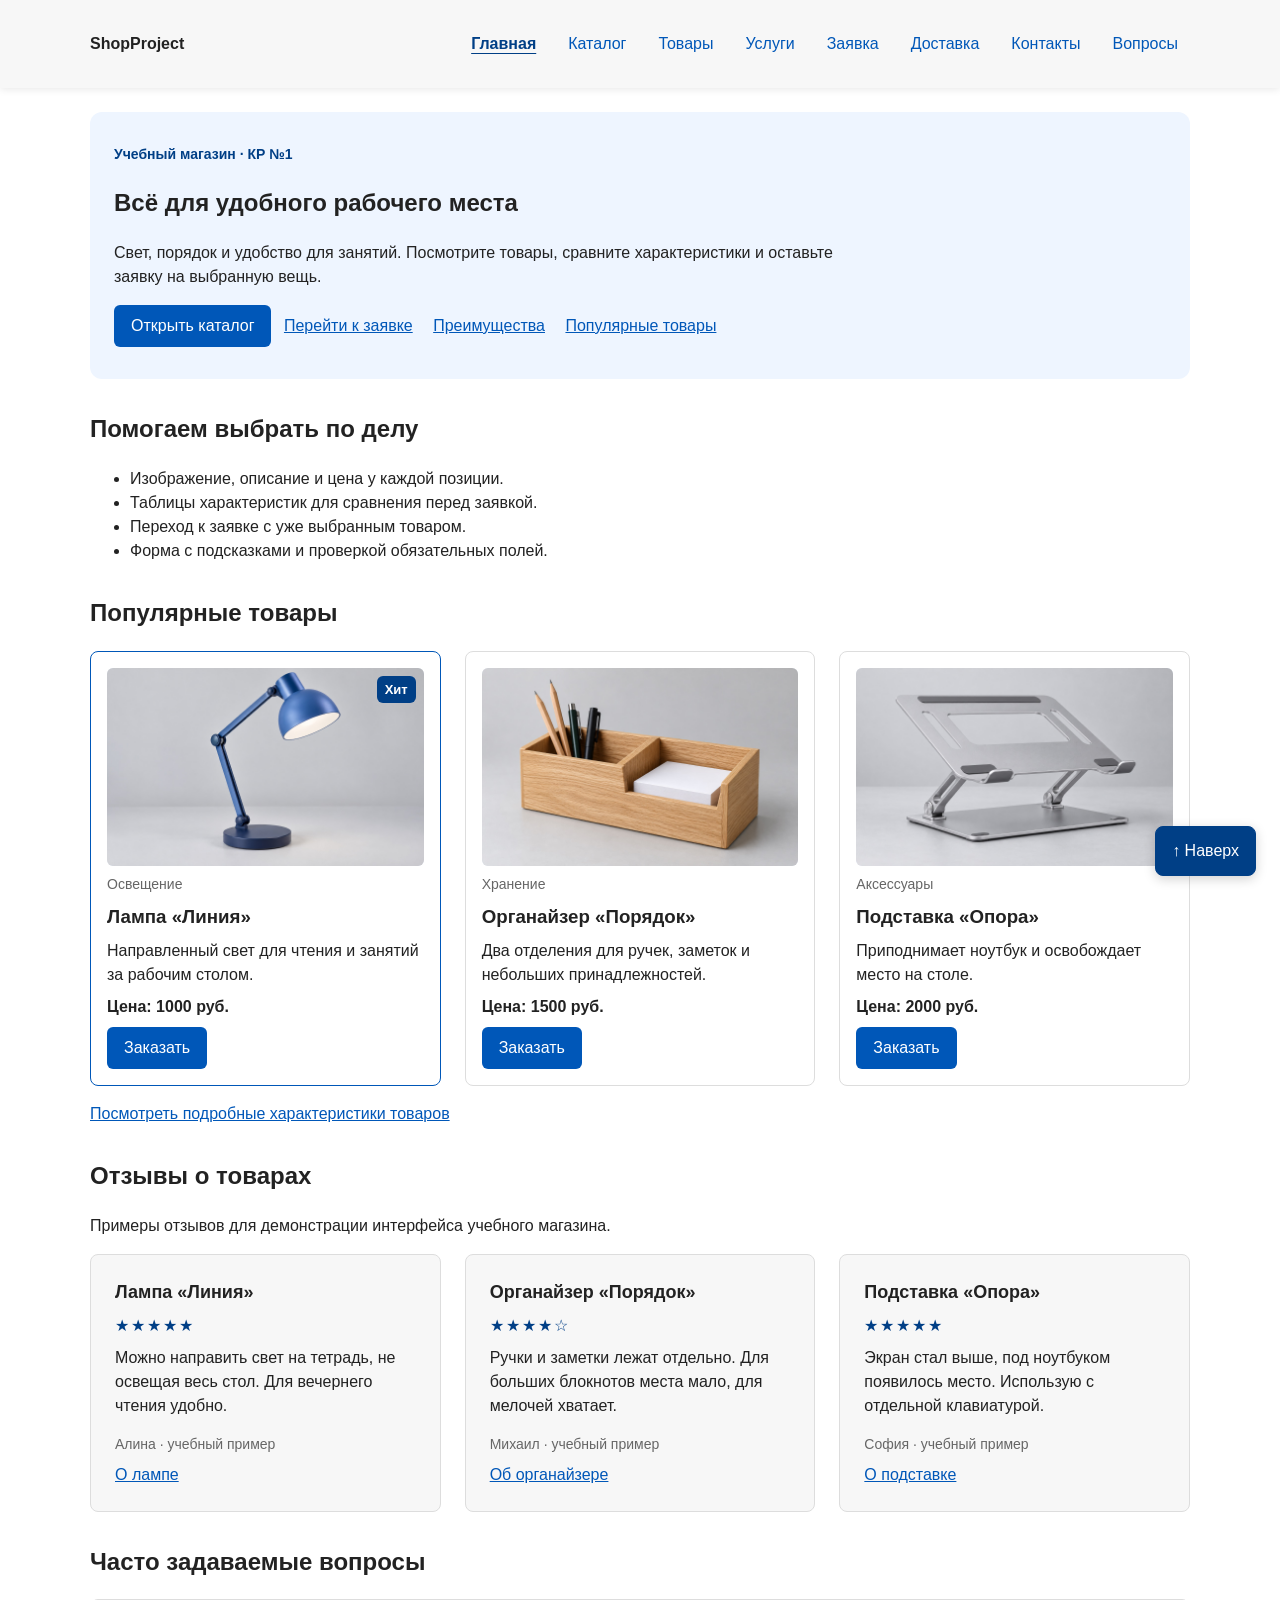
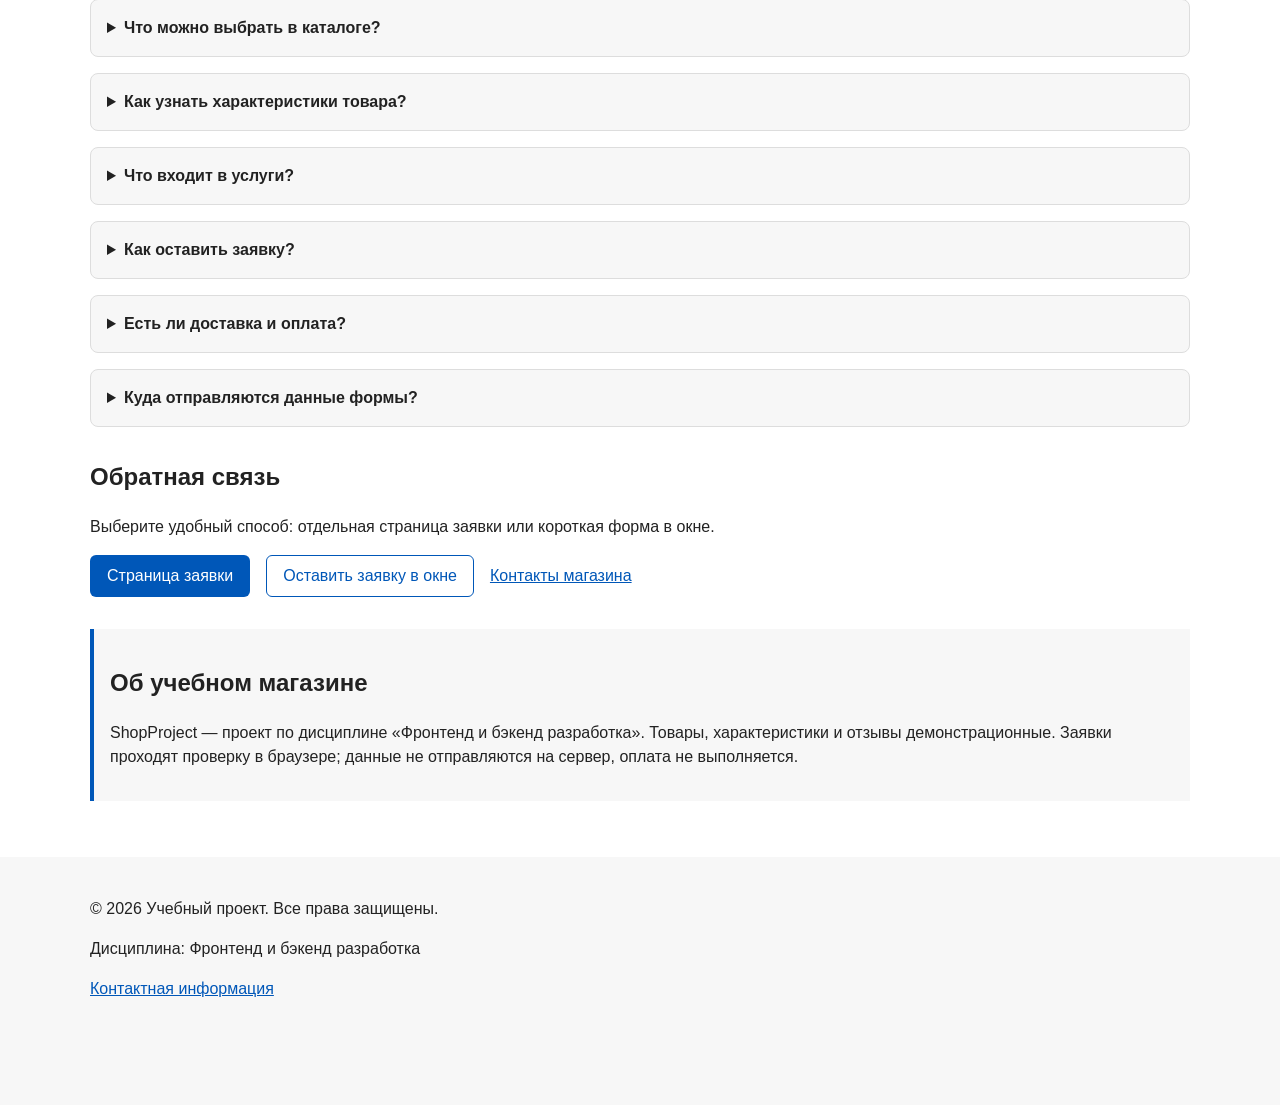
==== commit 2ddad872: "feat: fix header and refresh product images" ====
--- a/index.html
+++ b/index.html
@@ -65,7 +65,7 @@
         <article class="product-card product-card--featured">
           <span class="product-card__badge">Хит</span>
           <a class="product-card__image-link" href="product.html#lamp" aria-label="Подробнее: Лампа «Линия»">
-            <img class="product-card__image" src="images/lamp.svg" alt="Синяя настольная лампа с поворотным плафоном на тёмной подставке" width="640" height="400" loading="lazy" decoding="async">
+            <img class="product-card__image" src="images/lamp.jpg" alt="Синяя настольная лампа с шарнирной стойкой и круглым тёмным основанием" width="640" height="400" loading="lazy" decoding="async">
           </a>
           <p class="product-card__category">Освещение</p>
           <h3 class="product-card__title"><a class="product-card__title-link" href="product.html#lamp">Лампа «Линия»</a></h3>
@@ -76,7 +76,7 @@
 
         <article class="product-card">
           <a class="product-card__image-link" href="product.html#organizer" aria-label="Подробнее: Органайзер «Порядок»">
-            <img class="product-card__image" src="images/organizer.svg" alt="Деревянный настольный органайзер с карандашами и бумажными заметками" width="640" height="400" loading="lazy" decoding="async">
+            <img class="product-card__image" src="images/organizer.jpg" alt="Деревянный органайзер с двумя отделениями для карандашей, ручек и бумаги" width="640" height="400" loading="lazy" decoding="async">
           </a>
           <p class="product-card__category">Хранение</p>
           <h3 class="product-card__title"><a class="product-card__title-link" href="product.html#organizer">Органайзер «Порядок»</a></h3>
@@ -88,7 +88,7 @@
         <article class="product-card">
 
           <a class="product-card__image-link" href="product.html#stand" aria-label="Подробнее: Подставка «Опора»">
-            <img class="product-card__image" src="images/stand.svg" alt="Серебристая подставка с открытым ноутбуком" width="640" height="400" loading="lazy" decoding="async">
+            <img class="product-card__image" src="images/stand.jpg" alt="Серебристая алюминиевая подставка для ноутбука с нескользящими накладками" width="640" height="400" loading="lazy" decoding="async">
           </a>
           <p class="product-card__category">Аксессуары</p>
           <h3 class="product-card__title"><a class="product-card__title-link" href="product.html#stand">Подставка «Опора»</a></h3>
--- a/css/style.css
+++ b/css/style.css
@@ -27,6 +27,7 @@
   --radius-lg: 12px;
   --container-width: 1100px;
   --motion-factor: 1;
+  --header-height: 88px;
 }
 
 /* 2. Сброс и общие правила документа. Компоненты оформляются классами. */
@@ -36,10 +37,12 @@
 
 html {
   scroll-behavior: smooth;
+  scroll-padding-top: var(--header-height);
 }
 
 .page {
   margin: 0;
+  padding-top: var(--header-height);
   font-family: Arial, sans-serif;
   line-height: 1.5;
   color: var(--color-text);
@@ -70,17 +73,24 @@
 
 /* 3. Шапка и самостоятельный блок навигации. */
 .site-header {
+  position: fixed;
+  top: 0;
+  right: 0;
+  left: 0;
+  z-index: 15;
+  height: var(--header-height);
   padding: var(--space-lg);
   background-color: var(--color-surface);
+  box-shadow: 0 1px 8px rgba(0, 0, 0, 0.1);
 }
 
 .site-header__inner {
   display: flex;
-  flex-wrap: wrap;
   align-items: center;
   justify-content: space-between;
   gap: var(--space-md);
   max-width: var(--container-width);
+  height: 100%;
   margin: 0 auto;
 }
 
@@ -236,8 +246,8 @@
 .catalog-filters {
   grid-area: filters;
   position: sticky;
-  top: var(--space-lg);
-  max-height: calc(100dvh - 2 * var(--space-lg));
+  top: calc(var(--header-height) + var(--space-lg));
+  max-height: calc(100dvh - var(--header-height) - 2 * var(--space-lg));
   overflow-y: auto;
   min-width: 0;
   padding: var(--space-md);
@@ -791,6 +801,38 @@
 }
 
 /* 11. Раскладка на узких экранах и уменьшение движения. */
+@media (max-width: 1100px) {
+  :root {
+    --header-height: 152px;
+  }
+
+  .site-header {
+    padding: var(--space-md) var(--space-lg);
+  }
+
+  .site-header__inner {
+    display: grid;
+    grid-template-columns: minmax(0, 1fr);
+    align-content: center;
+    gap: var(--space-sm);
+  }
+
+  .site-header__logo {
+    justify-self: start;
+  }
+
+  .site-nav__list {
+    display: grid;
+    grid-template-columns: repeat(4, minmax(0, 1fr));
+  }
+
+  .site-nav__link {
+    display: block;
+    text-align: center;
+    white-space: nowrap;
+  }
+}
+
 @media (max-width: 800px) {
   .products-grid {
     grid-template-columns: repeat(2, minmax(0, 1fr));
@@ -820,6 +862,14 @@
 }
 
 @media (max-width: 540px) {
+  :root {
+    --header-height: 200px;
+  }
+
+  .site-nav__list {
+    grid-template-columns: repeat(3, minmax(0, 1fr));
+  }
+
   .site-header,
   .page__main {
     padding: var(--space-md);
